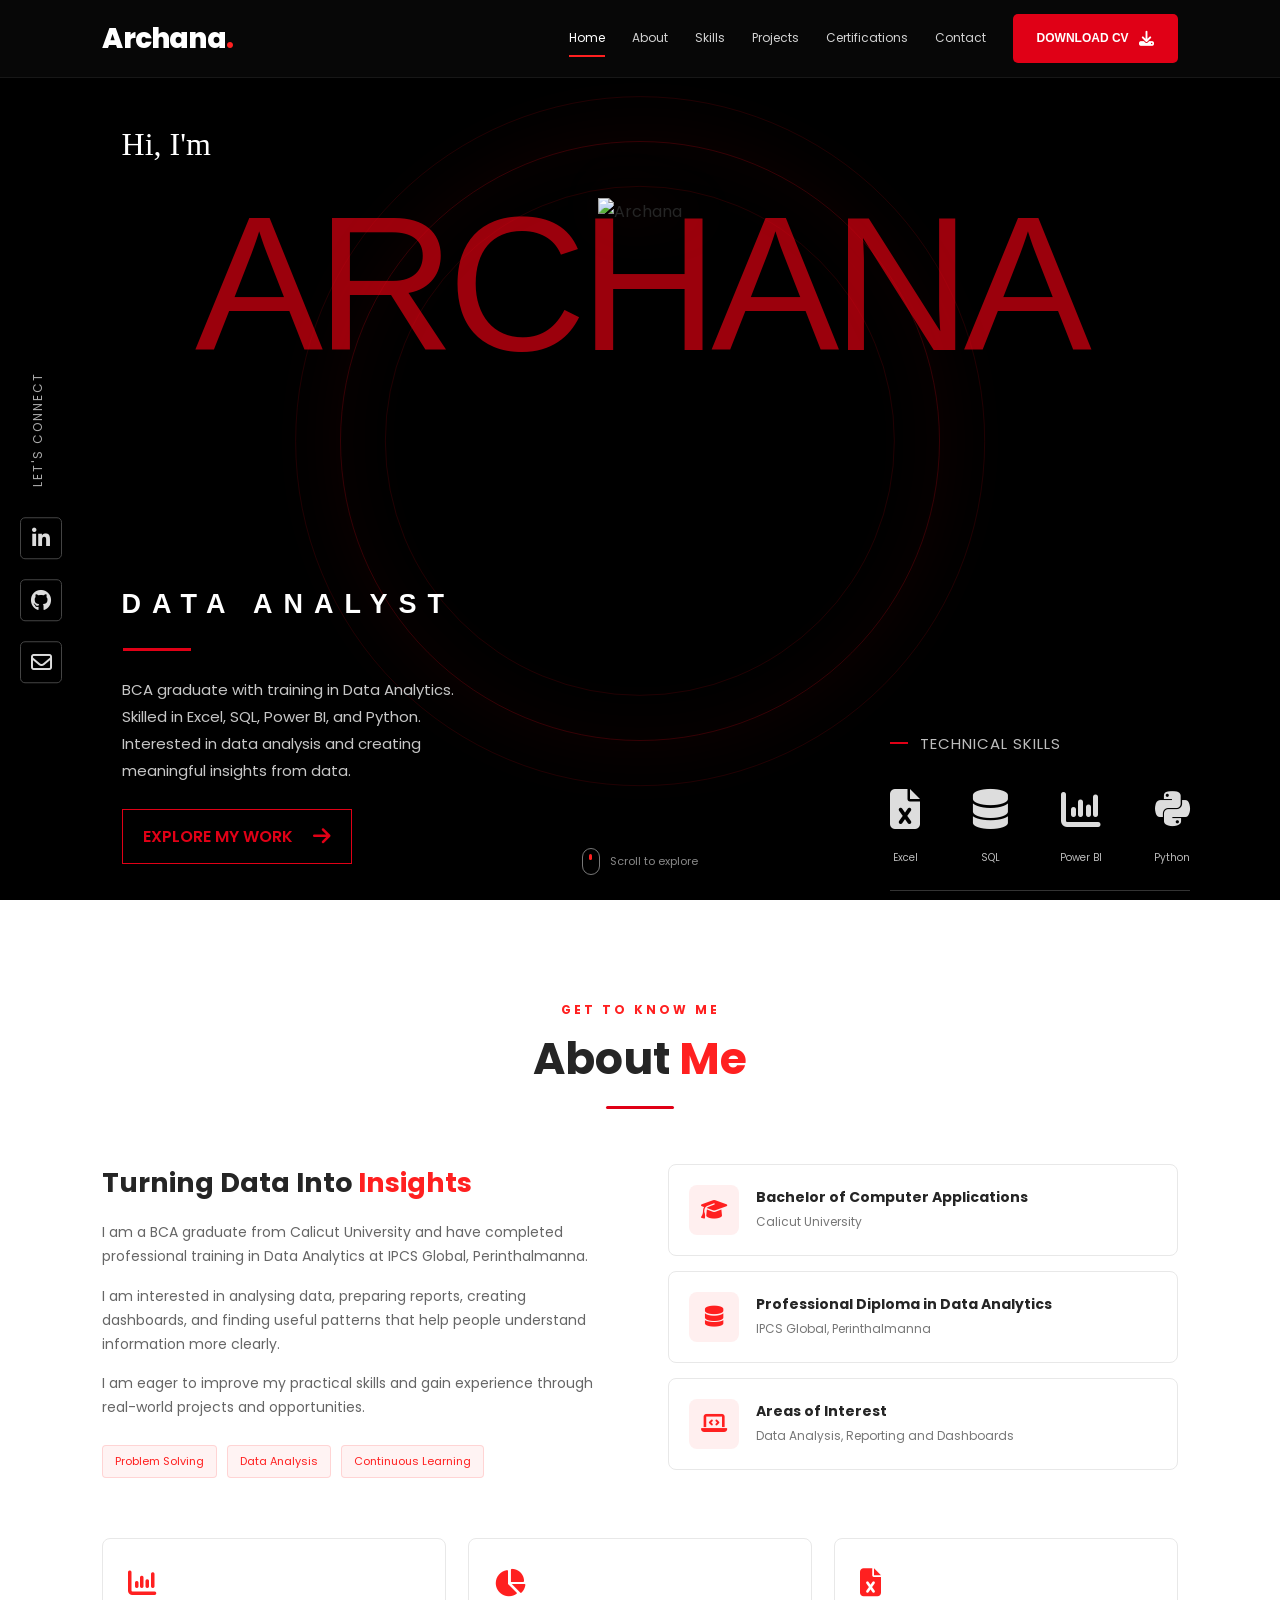
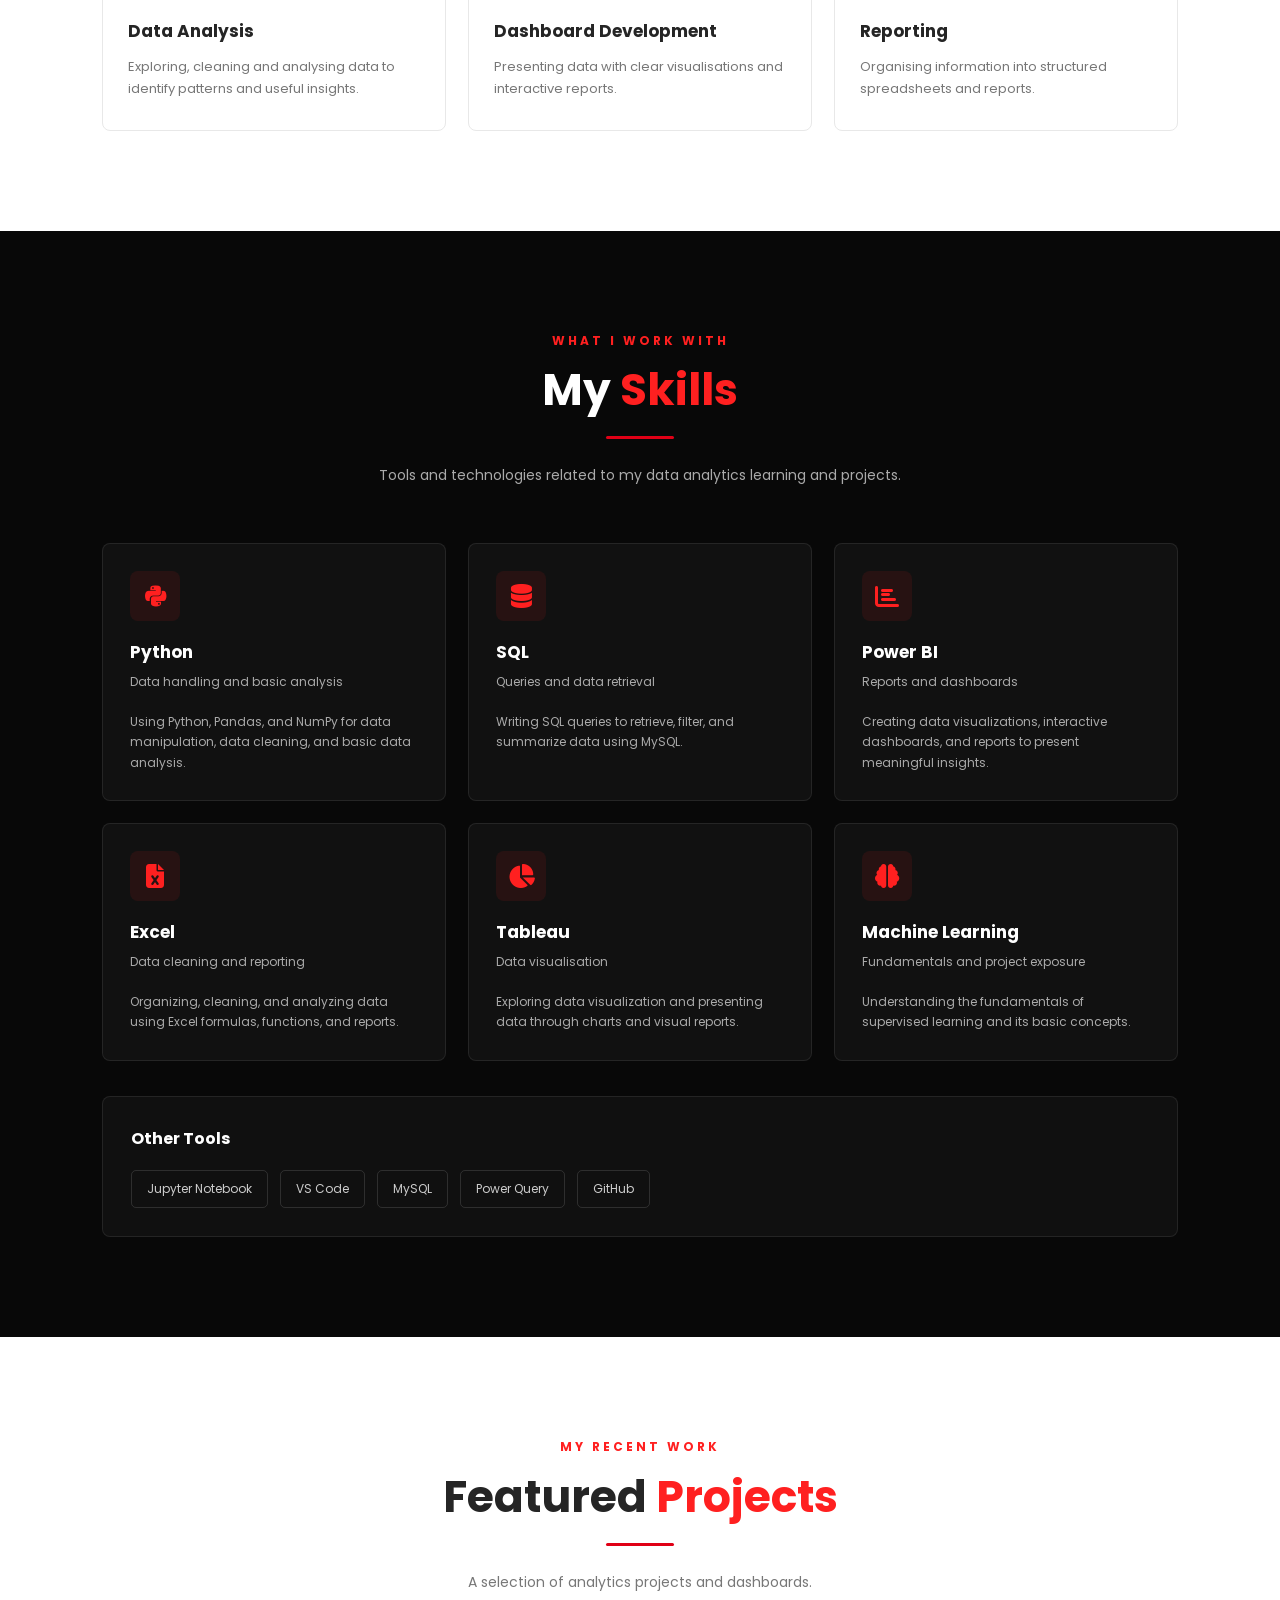
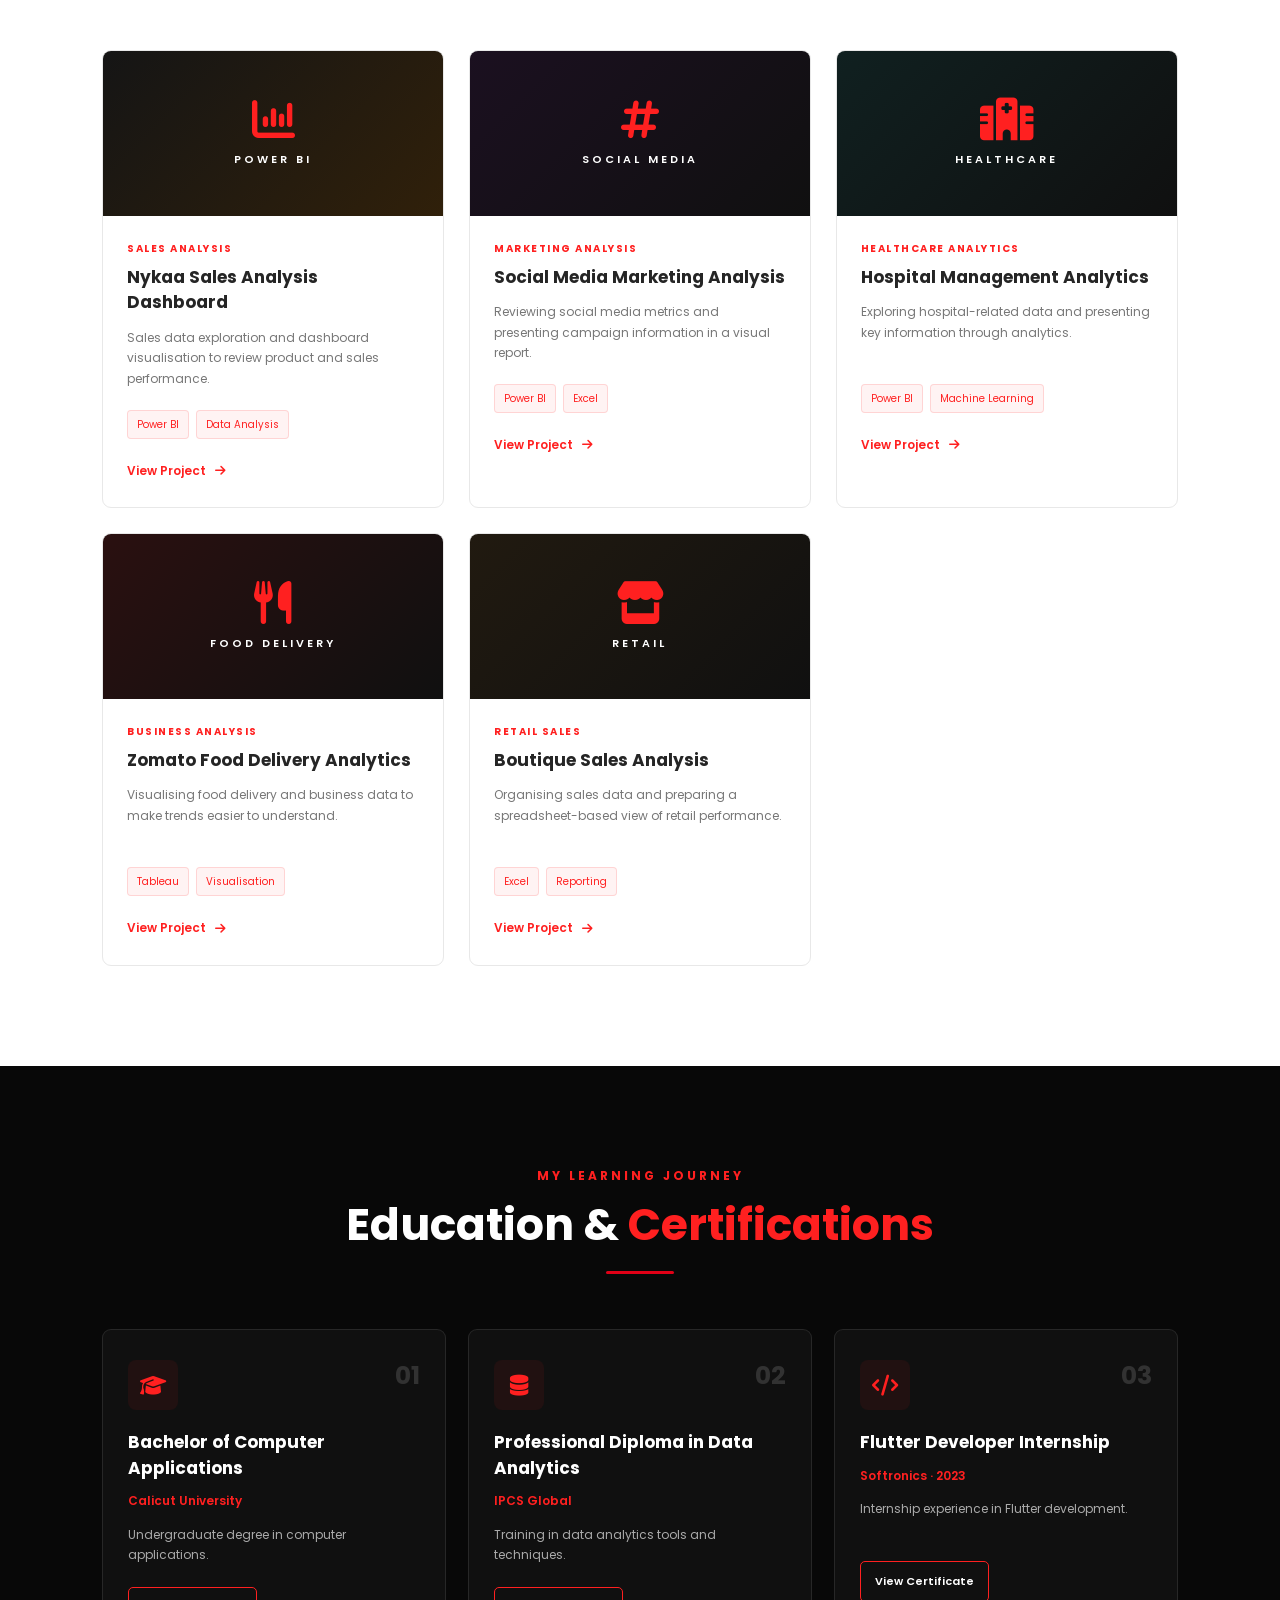
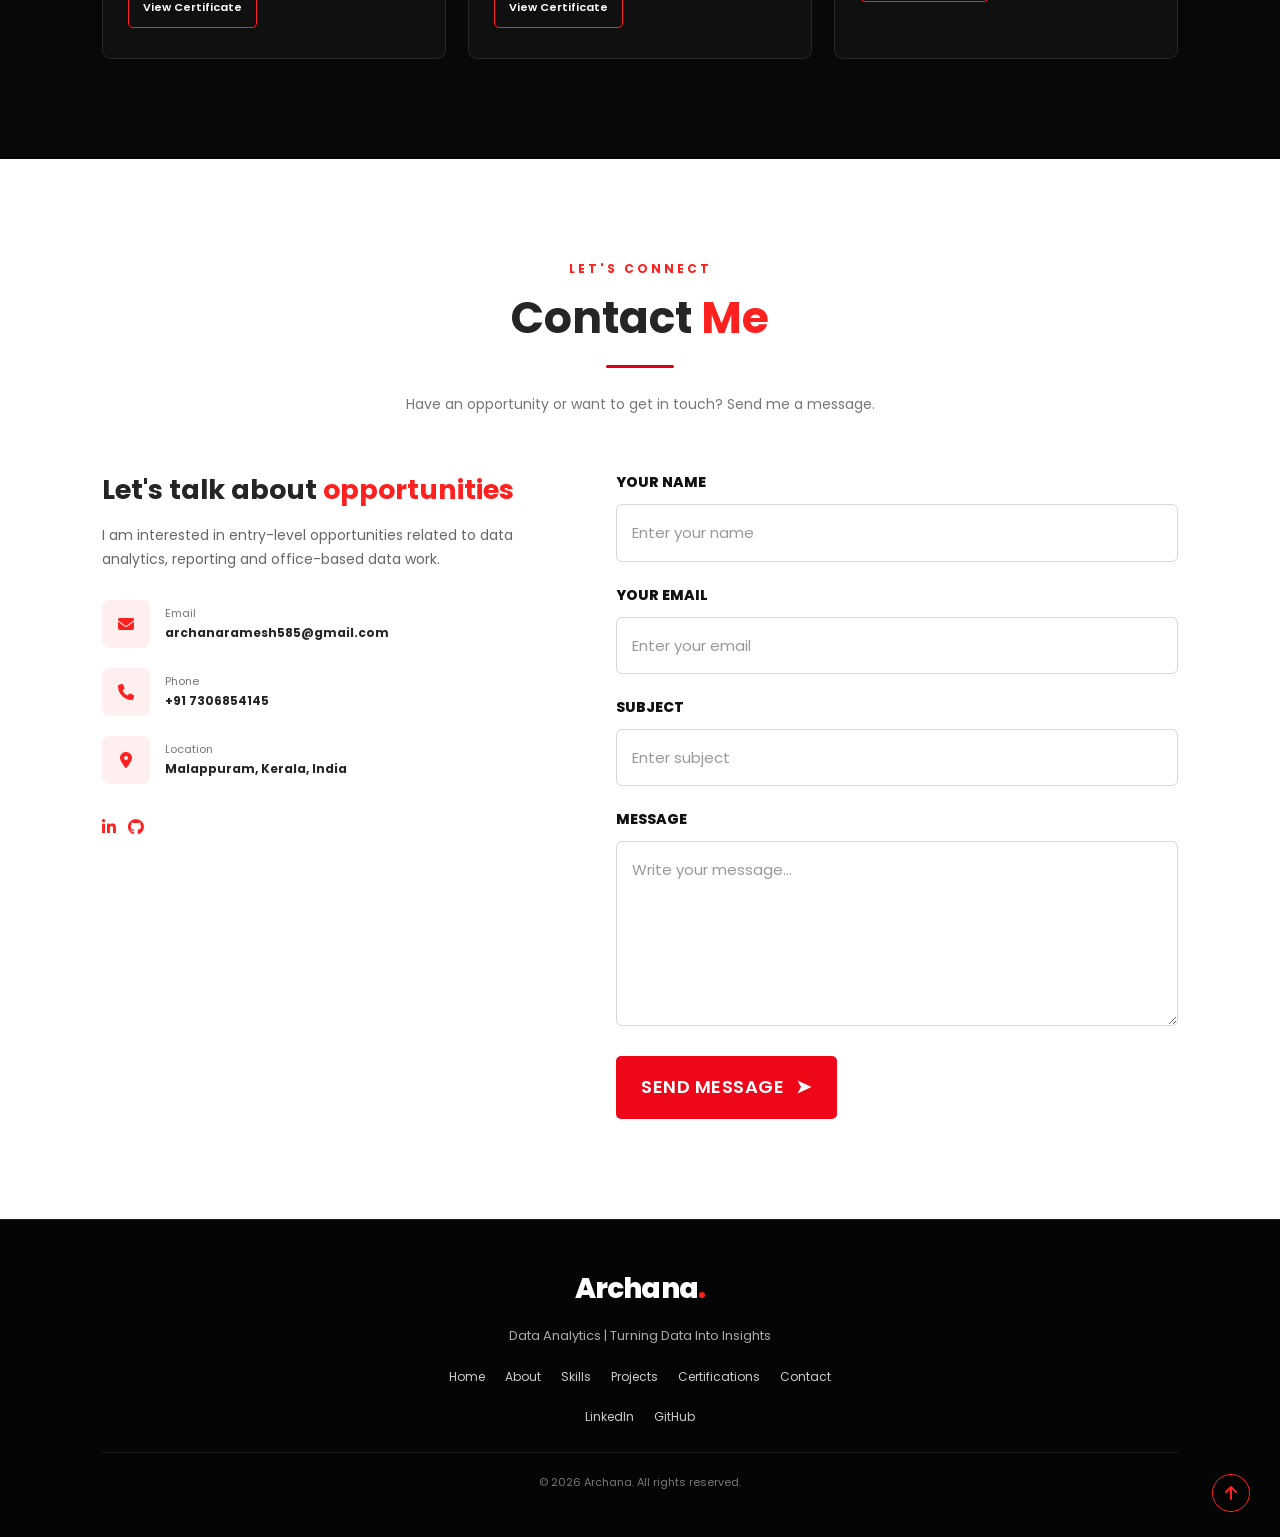
==== index.html @ 312a4372 "Rename newindex.html to index.html" ====
<!DOCTYPE html>
<html lang="en">
<head>
    <meta charset="UTF-8">
    <meta name="viewport" content="width=device-width, initial-scale=1.0">
    <meta name="description" content="Archana's portfolio showcasing data analytics skills, projects and certifications.">
    <title>Archana | Data Analyst</title>

    <link rel="preconnect" href="https://fonts.googleapis.com">
    <link href="https://fonts.googleapis.com/css2?family=Poppins:wght@300;400;500;600;700;800&display=swap" rel="stylesheet">
    <link rel="stylesheet" href="https://cdnjs.cloudflare.com/ajax/libs/font-awesome/6.5.2/css/all.min.css">
    <link rel="stylesheet" href="newstyle.css">
</head>
<body>

    <!-- NAVBAR -->
    <header class="navbar">
        <a href="#home" class="logo">Archana<span>.</span></a>

        <button class="menu-toggle" id="menu-toggle" aria-label="Open navigation menu">
            <i class="fas fa-bars"></i>
        </button>

        <nav class="nav-links" id="nav-links">
            <a href="#home" class="active">Home</a>
            <a href="#about">About</a>
            <a href="#skills">Skills</a>
            <a href="#projects">Projects</a>
            <a href="#certifications">Certifications</a>
            <a href="#contact">Contact</a>
            <a
            href="assets/ARCHANA K CV.pdf"
            download
            class="cv-btn">
            DOWNLOAD CV

            <i class="fa-solid fa-download"></i>

        </a>
        </nav>
    </header>

    <main>
        <!-- HOME -->

        <section class="home" id="home">

        <!-- Background Name -->

        <div class="background-name">
            ARCHANA
        </div>

        <!-- Red Circle -->

        <div class="circle"></div>
        <!-- Profile Image -->
        <img
            src="assets/me1.png"
            alt="Archana"
            class="person"
        >
        <!-- ================= HI I'M ================= -->

        <div class="hello">
            Hi, I'm
        </div>

        <!-- ================= DATA ANALYST + DESCRIPTION ================= -->
        <div class="intro">
            <div class="role">
                DATA ANALYST
            </div>
            <div class="redlineabout"></div>
            <p>
                BCA graduate with training in Data Analytics. Skilled in Excel, SQL, Power BI, and Python. Interested in data analysis and creating meaningful insights from data.
            </p>
            <a
                href="#projects"
                class="work-btn"
            >
                EXPLORE MY WORK
                <i class="fa-solid fa-arrow-right"></i>
            </a>
        </div>

        <!-- ================= RIGHT CONTENT ================= -->

        <div class="right-content">
            <div class="tools-title">
                TECHNICAL SKILLS
            </div>
            <!-- Tools -->

            <div class="tools">

                <div class="tool">
                    <i class="fa-solid fa-file-excel"></i>
                    <small>
                        Excel
                    </small>
                </div>
                <div class="tool">
                    <i class="fa-solid fa-database"></i>
                    <small>
                        SQL
                    </small>
                </div>
                <div class="tool">
                    <i class="fa-solid fa-chart-column"></i>
                    <small>
                        Power BI
                    </small>
                </div>
                <div class="tool">
                    <i class="fa-brands fa-python"></i>
                    <small>
                        Python
                    </small>
                </div>
            </div>
            </div> 
        </div>

        <!-- ================= SOCIAL ================= -->
        <div class="social">
            <div class="social-text">
                LET'S CONNECT
            </div>
            <a href="https://www.linkedin.com/in/archana-ramesh-/"
                target="_blank"
                rel="noopener noreferrer">
                <i class="fa-brands fa-linkedin-in"></i>
            </a>
            <a
                href="https://github.com/archana501"
                target="_blank"
            >
                <i class="fa-brands fa-github"></i>
            </a>
            <a href="mailto:archanaramesh585@gmail.com">
                <i class="fa-regular fa-envelope"></i>
            </a>
        </div>
        <!-- ================= SCROLL ================= -->

        <div class="scroll">
            <a href="#about" class="scroll-indicator"><span></span> Scroll to explore</a>

        </div>
    </section>


        <!-- ABOUT -->
        <section class="section section-light" id="about">
            <div class="section-heading reveal">
                <p class="section-label">GET TO KNOW ME</p>
                <h2>About <span>Me</span></h2>
                <div class="red-line"></div>
            </div>

            <div class="about-grid">
                <div class="about-text reveal">
                    <h3>Turning Data Into <span>Insights</span></h3>
                    <p>
                        I am a BCA graduate from Calicut University and have completed
                        professional training in Data Analytics at IPCS Global,
                        Perinthalmanna.
                    </p>
                    <p>
                        I am interested in analysing data, preparing reports,
                        creating dashboards, and finding useful patterns that help
                        people understand information more clearly.
                    </p>
                    <p>
                        I am eager to improve my practical skills and gain experience
                        through real-world projects and opportunities.
                    </p>

                    <div class="about-tags">
                        <span>Problem Solving</span>
                        <span>Data Analysis</span>
                        <span>Continuous Learning</span>
                    </div>
                </div>

                <div class="about-details reveal">
                    <div class="detail-card">
                        <div class="detail-icon"><i class="fas fa-graduation-cap"></i></div>
                        <div>
                            <h4>Bachelor of Computer Applications</h4>
                            <p>Calicut University</p>
                        </div>
                    </div>
                    <div class="detail-card">
                        <div class="detail-icon"><i class="fas fa-database"></i></div>
                        <div>
                            <h4>Professional Diploma in Data Analytics</h4>
                            <p>IPCS Global, Perinthalmanna</p>
                        </div>
                    </div>
                    <div class="detail-card">
                        <div class="detail-icon"><i class="fas fa-laptop-code"></i></div>
                        <div>
                            <h4>Areas of Interest</h4>
                            <p>Data Analysis, Reporting and Dashboards</p>
                        </div>
                    </div>
                </div>
            </div>

            <div class="service-grid">
                <article class="service-card reveal">
                    <i class="fas fa-chart-column"></i>
                    <h3>Data Analysis</h3>
                    <p>Exploring, cleaning and analysing data to identify patterns and useful insights.</p>
                </article>
                <article class="service-card reveal">
                    <i class="fas fa-chart-pie"></i>
                    <h3>Dashboard Development</h3>
                    <p>Presenting data with clear visualisations and interactive reports.</p>
                </article>
                <article class="service-card reveal">
                    <i class="fas fa-file-excel"></i>
                    <h3>Reporting</h3>
                    <p>Organising information into structured spreadsheets and reports.</p>
                </article>
            </div>
        </section>

        <!-- SKILLS -->
        <section class="section section-dark" id="skills">
            <div class="section-heading reveal">
                <p class="section-label">WHAT I WORK WITH</p>
                <h2>My <span>Skills</span></h2>
                <div class="red-line"></div>
                <p class="section-subtitle">Tools and technologies related to my data analytics learning and projects.</p>
            </div>

            <div class="skills-grid">
                <article class="skill-card reveal">
                    <div class="skill-icon"><i class="fab fa-python"></i></div>
                    <h3>Python</h3>
                    <p>Data handling and basic analysis</p>
                    <p>Using Python, Pandas, and NumPy for data manipulation, data cleaning, and basic data analysis.</p>
                    <!-- <div class="skill-track"><span style="width:70%"></span></div> -->
                </article>
                <article class="skill-card reveal">
                    <div class="skill-icon"><i class="fas fa-database"></i></div>
                    <h3>SQL</h3>
                    <p>Queries and data retrieval</p>
                    <p>Writing SQL queries to retrieve, filter, and summarize data using MySQL.</p>
                    <!-- <div class="skill-track"><span style="width:70%"></span></div> -->
                </article>
                <article class="skill-card reveal">
                    <div class="skill-icon"><i class="fas fa-chart-bar"></i></div>
                    <h3>Power BI</h3>
                    <p>Reports and dashboards</p>
                    <p>Creating data visualizations, interactive dashboards, and reports to present meaningful insights.</p>
                    <!-- <div class="skill-track"><span style="width:80%"></span></div> -->
                </article>
                <article class="skill-card reveal">
                    <div class="skill-icon"><i class="fas fa-file-excel"></i></div>
                    <h3>Excel</h3>
                    <p>Data cleaning and reporting</p>
                    <p>Organizing, cleaning, and analyzing data using Excel formulas, functions, and reports.</p>
                    <!-- <div class="skill-track"><span style="width:80%"></span></div> -->
                </article>
                <article class="skill-card reveal">
                    <div class="skill-icon"><i class="fas fa-chart-pie"></i></div>
                    <h3>Tableau</h3>
                    <p>Data visualisation</p>
                    <p>Exploring data visualization and presenting data through charts and visual reports.</p>
                    <!-- <div class="skill-track"><span style="width:60%"></span></div> -->
                </article>
                <article class="skill-card reveal">
                    <div class="skill-icon"><i class="fas fa-brain"></i></div>
                    <h3>Machine Learning</h3>
                    <p>Fundamentals and project exposure</p>
                    <p>Understanding the fundamentals of supervised learning and its basic concepts.</p>
                    <!-- <div class="skill-track"><span style="width:55%"></span></div> -->
                </article>
            </div>

            <div class="tools-panel reveal">
                <h3>Other Tools</h3>
                <div class="tools-list">
                    <span>Jupyter Notebook</span>
                    <span>VS Code</span>
                    <span>MySQL</span>
                    <span>Power Query</span>
                    <span>GitHub</span>
                </div>
            </div>
        </section>

        <!-- PROJECTS -->
        <section class="section section-light" id="projects">
            <div class="section-heading reveal">
                <p class="section-label">MY RECENT WORK</p>
                <h2>Featured <span>Projects</span></h2>
                <div class="red-line"></div>
                <p class="section-subtitle">A selection of analytics projects and dashboards.</p>
            </div>

            <div class="projects-grid">
                <article class="project-card reveal">
                    <div class="project-visual visual-powerbi"><i class="fas fa-chart-column"></i><span>POWER BI</span></div>
                    <div class="project-body">
                        <p class="project-type">SALES ANALYSIS</p>
                        <h3>Nykaa Sales Analysis Dashboard</h3>
                        <p>Sales data exploration and dashboard visualisation to review product and sales performance.</p>
                        <div class="project-tags"><span>Power BI</span><span>Data Analysis</span></div>
                        <a href="nykaa-project.html" class="project-link">View Project <i class="fas fa-arrow-right"></i></a>
                    </div>
                </article>

                <article class="project-card reveal">
                    <div class="project-visual visual-social"><i class="fas fa-hashtag"></i><span>SOCIAL MEDIA</span></div>
                    <div class="project-body">
                        <p class="project-type">MARKETING ANALYSIS</p>
                        <h3>Social Media Marketing Analysis</h3>
                        <p>Reviewing social media metrics and presenting campaign information in a visual report.</p>
                        <div class="project-tags"><span>Power BI</span><span>Excel</span></div>
                        <a href="social-project.html" class="project-link">View Project <i class="fas fa-arrow-right"></i></a>
                    </div>
                </article>

                <article class="project-card reveal">
                    <div class="project-visual visual-hospital"><i class="fas fa-hospital"></i><span>HEALTHCARE</span></div>
                    <div class="project-body">
                        <p class="project-type">HEALTHCARE ANALYTICS</p>
                        <h3>Hospital Management Analytics</h3>
                        <p>Exploring hospital-related data and presenting key information through analytics.</p>
                        <div class="project-tags"><span>Power BI</span><span>Machine Learning</span></div>
                        <a href="hospita-project.html" class="project-link">View Project <i class="fas fa-arrow-right"></i></a>
                    </div>
                </article>

                <article class="project-card reveal">
                    <div class="project-visual visual-zomato"><i class="fas fa-utensils"></i><span>FOOD DELIVERY</span></div>
                    <div class="project-body">
                        <p class="project-type">BUSINESS ANALYSIS</p>
                        <h3>Zomato Food Delivery Analytics</h3>
                        <p>Visualising food delivery and business data to make trends easier to understand.</p>
                        <div class="project-tags"><span>Tableau</span><span>Visualisation</span></div>
                        <a href="zomato-project.html" class="project-link">View Project <i class="fas fa-arrow-right"></i></a>
                    </div>
                </article>

                <article class="project-card reveal">
                    <div class="project-visual visual-boutique"><i class="fas fa-store"></i><span>RETAIL</span></div>
                    <div class="project-body">
                        <p class="project-type">RETAIL SALES</p>
                        <h3>Boutique Sales Analysis</h3>
                        <p>Organising sales data and preparing a spreadsheet-based view of retail performance.</p>
                        <div class="project-tags"><span>Excel</span><span>Reporting</span></div>
                        <a href="boutique-project.html" class="project-link">View Project <i class="fas fa-arrow-right"></i></a>
                    </div>
                </article>
            </div>
        </section>

        <!-- CERTIFICATIONS -->
        <section class="section section-dark" id="certifications">
            <div class="section-heading reveal">
                <p class="section-label">MY LEARNING JOURNEY</p>
                <h2>Education & <span>Certifications</span></h2>
                <div class="red-line"></div>
            </div>

            <div class="cert-grid">
                <article class="cert-card reveal">
                    <div class="cert-icon"><i class="fas fa-graduation-cap"></i></div>
                    <p class="cert-number">01</p>
                    <h3>Bachelor of Computer Applications</h3>
                    <p class="cert-issuer">Calicut University</p>
                    <p class="cert-description">Undergraduate degree in computer applications.</p>
                    <button class="btn btn-outline certificate-button" data-certificate="assets/bca-certificate.jpeg">View Certificate</button>
                </article>

                <article class="cert-card reveal">
                    <div class="cert-icon"><i class="fas fa-database"></i></div>
                    <p class="cert-number">02</p>
                    <h3>Professional Diploma in Data Analytics</h3>
                    <p class="cert-issuer">IPCS Global</p>
                    <p class="cert-description">Training in data analytics tools and techniques.</p>
                    <button class="btn btn-outline certificate-button" data-certificate="assets/data-analytics-certificate.jpeg">View Certificate</button>
                </article>

                <article class="cert-card reveal">
                    <div class="cert-icon"><i class="fas fa-code"></i></div>
                    <p class="cert-number">03</p>
                    <h3>Flutter Developer Internship</h3>
                    <p class="cert-issuer">Softronics · 2023</p>
                    <p class="cert-description">Internship experience in Flutter development.</p>
                    <button class="btn btn-outline certificate-button" data-certificate="assets/flutter-internship-certificate.jpeg">View Certificate</button>
                </article>
            </div>
        </section>

        <!-- CONTACT -->
        <section class="section section-light" id="contact">
            <div class="section-heading reveal">
                <p class="section-label">LET'S CONNECT</p>
                <h2>Contact <span>Me</span></h2>
                <div class="red-line"></div>
                <p class="section-subtitle">Have an opportunity or want to get in touch? Send me a message.</p>
            </div>

            <div class="contact-grid">
                <div class="contact-info reveal">
                    <h3>Let's talk about <span>opportunities</span></h3>
                    <p>I am interested in entry-level opportunities related to data analytics, reporting and office-based data work.</p>

                    <a class="contact-detail" href="mailto:archanaramesh585@gmail.com">
                        <span class="contact-icon"><i class="fas fa-envelope"></i></span>
                        <span><small>Email</small><strong>archanaramesh585@gmail.com</strong></span>
                    </a>
                    <a class="contact-detail" href="tel:+917306854145">
                        <span class="contact-icon"><i class="fas fa-phone"></i></span>
                        <span><small>Phone</small><strong>+91 7306854145</strong></span>
                    </a>
                    <div class="contact-detail">
                        <span class="contact-icon"><i class="fas fa-location-dot"></i></span>
                        <span><small>Location</small><strong>Malappuram, Kerala, India</strong></span>
                    </div>

                    <div class="contact-socials">
                        <a href="https://www.linkedin.com/in/archana-ramesh-/" target="_blank" rel="noopener noreferrer" aria-label="LinkedIn"><i class="fab fa-linkedin-in"></i></a>
                        <a href="https://github.com/archana501" target="_blank" rel="noopener noreferrer" aria-label="GitHub"><i class="fab fa-github"></i></a>
                    </div>
                </div>

                <!-- <form class="contact-form reveal" id="contact-form">
                    <h3>Send a Message</h3>
                    <label for="name">Your Name</label>
                    <input type="text" id="name" name="name" placeholder="Enter your name" required>

                    <label for="email">Your Email</label>
                    <input type="email" id="email" name="email" placeholder="Enter your email" required>

                    <label for="subject">Subject</label>
                    <input type="text" id="subject" name="subject" placeholder="Enter subject" required>

                    <label for="message">Message</label>
                    <textarea id="message" name="message" rows="5" placeholder="Write your message..." required></textarea>

                    <button type="submit" class="btn btn-primary submit-button">
                        Send Message <i class="fas fa-paper-plane"></i>
                    </button>
                    <p class="form-note" id="form-note" role="status"></p>
                </form> -->
                <form
    id="contactForm"
    action="https://api.web3forms.com/submit"
    method="POST"
>

    <!-- WEB3FORMS ACCESS KEY -->
    <input
        type="hidden"
        name="access_key"
        value="a7004889-539c-490c-9b7e-43ca46d2a080"
    >

    <!-- NAME -->
    <div class="form-group">

        <label for="contactName">
            YOUR NAME
        </label>

        <input
            type="text"
            id="contactName"
            name="name"
            placeholder="Enter your name"
            required
        >

    </div>


    <!-- EMAIL -->
    <div class="form-group">

        <label for="contactEmail">
            YOUR EMAIL
        </label>

        <input
            type="email"
            id="contactEmail"
            name="email"
            placeholder="Enter your email"
            required
        >

    </div>


    <!-- SUBJECT -->
    <div class="form-group">

        <label for="contactSubject">
            SUBJECT
        </label>

        <input
            type="text"
            id="contactSubject"
            name="subject"
            placeholder="Enter subject"
            required
        >

    </div>


    <!-- MESSAGE -->
    <div class="form-group">

        <label for="contactMessage">
            MESSAGE
        </label>

        <textarea
            id="contactMessage"
            name="message"
            rows="6"
            placeholder="Write your message..."
            required
        ></textarea>

    </div>


    <!-- BUTTON -->
    <button
        type="submit"
        class="contact-submit"
        id="contactSubmit"
    >
        <span id="submitText">
            SEND MESSAGE
        </span>

        <span>➤</span>

            </button>

        </form>

            </div>
        </section>
    </main>

    <!-- CERTIFICATE MODAL -->
    <div class="certificate-modal" id="certificate-modal" aria-hidden="true">
        <div class="modal-backdrop" data-close-modal></div>
        <div class="modal-content" role="dialog" aria-modal="true" aria-label="Certificate preview">
            <button class="modal-close" id="modal-close" aria-label="Close certificate">&times;</button>
            <img id="certificate-image" src="" alt="Certificate preview">
        </div>
    </div>

    <!-- FOOTER -->
    <footer class="site-footer">
        <a href="#home" class="footer-logo">Archana<span>.</span></a>
        <p>Data Analytics | Turning Data Into Insights</p>
        <div class="footer-links">
            <a href="#home">Home</a><a href="#about">About</a>
            <a href="#skills">Skills</a><a href="#projects">Projects</a>
            <a href="#certifications">Certifications</a><a href="#contact">Contact</a>
        </div>
        <div class="footer-socials">
            <a href="https://www.linkedin.com/in/archana-ramesh-/" target="_blank" rel="noopener noreferrer">LinkedIn</a>
            <a href="https://github.com/archana501" target="_blank" rel="noopener noreferrer">GitHub</a>
        </div>
        <p class="footer-copyright">© <span id="footer-year"></span> Archana. All rights reserved.</p>
        <a href="#home" class="back-to-top" aria-label="Back to top"><i class="fas fa-arrow-up"></i></a>
    </footer>

    <script src="newscript.js"></script>
</body>
</html>
---- newstyle.css ----
/* ========== GLOBAL ========== */
:root {
    --red: #ff2020;
    --red-dark: #d90000;
    --black: #080808;
    --dark: #101010;
    --white: #ffffff;
    --light: #f7f7f7;
    --text: #252525;
    --muted: #777777;
    --border: #e8e8e8;
    --transition: .3s ease;
}

* {
    margin: 0;
    padding: 0;
    box-sizing: border-box;
    scroll-behavior: smooth;
}

body {
    background: black;
    font-family: 'Poppins', sans-serif;
    color: var(--text);
    line-height: 1.7;
    overflow-x: hidden;
}

a { color: inherit; }
button, input, textarea { font: inherit; }
button, a { -webkit-tap-highlight-color: transparent; }

.section { padding: 100px 8%; }
.section-dark { background: var(--black); color: var(--white); }
.section-light { background: var(--white); color: var(--text); }

.section-heading {
    text-align: center;
    margin-bottom: 55px;
}

.section-label, .eyebrow {
    color: var(--red);
    font-size: 12px;
    font-weight: 700;
    letter-spacing: 3px;
    margin-bottom: 10px;
}

.section-heading h2 {
    font-size: clamp(30px, 4vw, 44px);
    line-height: 1.3;
    font-weight: 700;
}

.section-heading h2 span,
.about-text h3 span,
.contact-info h3 span { color: var(--red); }

.red-line {
    width: 60px;
    height: 4px;
    border-radius: 5px;
    background: var(--red);
    margin: 18px auto;
}

.section-subtitle {
    max-width: 650px;
    margin: 15px auto 0;
    color: var(--muted);
    font-size: 14px;
}

.section-dark .section-subtitle { color: #aaa; }

.btn {
    display: inline-flex;
    align-items: center;
    justify-content: center;
    gap: 10px;
    padding: 13px 22px;
    border: 1px solid transparent;
    border-radius: 5px;
    text-decoration: none;
    font-weight: 600;
    font-size: 13px;
    cursor: pointer;
    transition: var(--transition);
}

.btn-primary {
    background: var(--red);
    color: white;
}

.btn-primary:hover {
    background: var(--red-dark);
    transform: translateY(-3px);
    box-shadow: 0 8px 25px #ff202033;
}

.btn-outline {
    background: transparent;
    color: var(--red);
    border-color: var(--red);
}

.section-dark .btn-outline { color: white; }

.btn-outline:hover {
    background: var(--red);
    border-color: var(--red);
    color: white;
}

.reveal {
    opacity: 0;
    transform: translateY(25px);
    transition: opacity .7s ease, transform .7s ease;
}

.reveal.visible {
    opacity: 1;
    transform: translateY(0);
}

/* ========== NAVBAR ========== */
.navbar {
    position: fixed;
    inset: 0 0 auto 0;
    height: 78px;
    padding: 0 8%;
    display: flex;
    justify-content: space-between;
    align-items: center;
    background: rgba(8, 8, 8, .96);
    border-bottom: 1px solid #ffffff10;
    z-index: 1000;
    transition: var(--transition);
}

.navbar.scrolled {
    height: 68px;
    box-shadow: 0 5px 25px #0003;
}

.logo, .footer-logo {
    font-size: 28px;
    color: white;
    font-weight: 800;
    text-decoration: none;
    letter-spacing: -.8px;
}

.logo span, .footer-logo span { color: var(--red); }

.nav-links {
    display: flex;
    align-items: center;
    gap: 27px;
}

.nav-links a {
    position: relative;
    color: #d2d2d2;
    font-size: 12px;
    text-decoration: none;
    transition: var(--transition);
}

.nav-links a::after {
    content: "";
    position: absolute;
    width: 0;
    height: 2px;
    left: 0;
    bottom: -8px;
    background: var(--red);
    transition: var(--transition);
}

.nav-links a:hover,
.nav-links a.active { color: white; }

.nav-links a:hover::after,
.nav-links a.active::after { width: 100%; }

.menu-toggle {
    display: none;
    border: 0;
    background: none;
    color: white;
    font-size: 24px;
    cursor: pointer;
}
/* =====================================================
   DOWNLOAD CV
===================================================== */

.cv-btn {

    display: flex;

    align-items: center;
    justify-content: center;

    gap: 10px;

    background: #e00016 !important;

    color: #ffffff !important;

    text-decoration: none;

    padding: 14px 24px;

    border-radius: 5px;

    font-family: 'Oswald', sans-serif;

    font-size: 16px;

    font-weight: 600;

    white-space: nowrap;
}


.cv-btn i {
    font-size: 15px;
}


.cv-btn:hover {

    background: #ff1b31 !important;

    color: #ffffff !important;

    transform: translateY(-2px);

    box-shadow:
        0 8px 20px rgba(224, 0, 22, 0.25);
}


.cv-btn:active {

    transform: scale(0.94);

    box-shadow:
        0 0 18px rgba(224, 0, 22, 0.45);
}


@keyframes cvButtonIn {

    0% {
        opacity: 0;
        transform: scale(0.9);
    }

    100% {
        opacity: 1;
        transform: scale(1);
    }
}

/* ========== HOME ========== */
/* .home {
    min-height: 100vh;
    padding: 130px 10% 80px;
    display: grid;
    grid-template-columns: 1.2fr .8fr;
    align-items: center;
    gap: 50px;
    position: relative;
    overflow: hidden;
}

.home::before {
    content: "";
    position: absolute;
    width: 450px;
    height: 450px;
    top: -200px;
    left: -170px;
    border: 1px solid #ff202018;
    border-radius: 50%;
    box-shadow: 0 0 0 45px #ff202008, 0 0 0 90px #ff202005;
}

.home-content { position: relative; z-index: 2; }

.eyebrow { display: flex; align-items: center; gap: 10px; }

.status-dot {
    width: 8px;
    height: 8px;
    border-radius: 50%;
    background: var(--red);
    box-shadow: 0 0 12px var(--red);
    animation: pulse 1.8s infinite;
}

.home h1 {
    font-size: clamp(42px, 6vw, 70px);
    line-height: 1.2;
    margin: 16px 0 10px;
    font-weight: 800;
}

.home h1 span { color: var(--red); }

.home h2 {
    color: #e5e5e5;
    font-size: clamp(19px, 2.5vw, 27px);
    font-weight: 500;
}

.home-description {
    max-width: 550px;
    color: #aaa;
    font-size: 14px;
    margin: 23px 0 30px;
}

.home-buttons { display: flex; flex-wrap: wrap; gap: 14px; }
.home-socials { display: flex; gap: 12px; margin-top: 32px; }

.home-socials a, .contact-socials a {
    width: 40px;
    height: 40px;
    display: grid;
    place-items: center;
    border: 1px solid #ffffff30;
    border-radius: 50%;
    color: white;
    text-decoration: none;
    transition: var(--transition);
}

.home-socials a:hover, .contact-socials a:hover {
    background: var(--red);
    border-color: var(--red);
    transform: translateY(-4px);
}

.home-visual {
    min-height: 380px;
    display: grid;
    place-items: center;
    position: relative;
}

.visual-glow {
    position: absolute;
    width: 280px;
    height: 280px;
    border-radius: 50%;
    background: #ff202019;
    filter: blur(45px);
}

.profile-frame {
    width: min(300px, 80%);
    aspect-ratio: 1;
    position: relative;
    display: grid;
    place-items: center;
    border: 2px solid var(--red);
    border-radius: 50% 50% 45% 45%;
    background: linear-gradient(145deg, #191919, #090909);
    box-shadow: 0 0 45px #ff202020, inset 0 0 35px #ff202010;
    animation: float 5s ease-in-out infinite;
}

.profile-placeholder {
    display: flex;
    flex-direction: column;
    align-items: center;
    color: white;
}

.profile-placeholder i { font-size: 70px; color: var(--red); margin-bottom: 14px; }
.profile-placeholder span { letter-spacing: 7px; font-size: 15px; }
.profile-placeholder strong { letter-spacing: 4px; font-size: 21px; }

.floating-card {
    position: absolute;
    display: flex;
    align-items: center;
    gap: 10px;
    padding: 13px 16px;
    color: white;
    font-size: 12px;
    background: #191919;
    border: 1px solid #ffffff18;
    border-radius: 8px;
    box-shadow: 0 10px 30px #0005;
    animation: float 4s ease-in-out infinite;
}

.floating-card i { color: var(--red); font-size: 18px; }
.floating-card-one { top: 18%; left: -3%; }
.floating-card-two { right: -2%; bottom: 18%; animation-delay: 1s; }

.scroll-indicator {
    position: absolute;
    bottom: 25px;
    left: 50%;
    transform: translateX(-50%);
    display: flex;
    align-items: center;
    gap: 10px;
    color: #888;
    font-size: 11px;
    text-decoration: none;
}

.scroll-indicator span {
    width: 18px;
    height: 27px;
    border: 1px solid #777;
    border-radius: 12px;
    position: relative;
}

.scroll-indicator span::after {
    content: "";
    position: absolute;
    width: 3px;
    height: 6px;
    top: 5px;
    left: 6px;
    background: var(--red);
    border-radius: 5px;
    animation: scrollDown 1.5s infinite;
} */


/* =====================================================
   HOME
===================================================== */

.home {
    position: relative;

    width: 100%;

    min-height: 100vh;
    height: 100vh;

    overflow: hidden;
}


/* =====================================================
   BACKGROUND ARCHANA
===================================================== */

.background-name {

    position: absolute;

    top: 23%;
    left: 5%;

    width: 90%;

    text-align: center;

    font-family: 'Bebas Neue', sans-serif;

    font-size: clamp(110px, 15vw, 410px);

    line-height: 0.8;

    letter-spacing: -7px;

    color: #a9000e;

    opacity: 0.92;

    z-index: 1;

    white-space: nowrap;

    animation:
        backgroundNameIn 1.3s ease-out 0.15s both;
}


@keyframes backgroundNameIn {

    0% {
        opacity: 0;
        transform: scale(0.94);
    }

    100% {
        opacity: 0.92;
        transform: scale(1);
    }
}


/* =====================================================
   RED CIRCLE
===================================================== */

.circle {

    position: absolute;

    width: 600px;
    height: 600px;

    border-radius: 50%;

    border: 1px solid rgba(220, 0, 20, 0.25);

    left: 50%;
    top: 49%;

    transform: translate(-50%, -50%);

    box-shadow:
        0 0 80px rgba(200, 0, 20, 0.08),
        inset 0 0 80px rgba(200, 0, 20, 0.05);

    z-index: 2;

    animation:
        circleIn 1.4s ease-out 0.2s both;
}


.circle::before,
.circle::after {

    content: "";

    position: absolute;

    top: 50%;
    left: 50%;

    transform: translate(-50%, -50%);

    border-radius: 50%;

    border: 1px solid rgba(220, 0, 20, 0.15);
}


.circle::before {
    width: 85%;
    height: 85%;
}


.circle::after {
    width: 115%;
    height: 115%;
}


@keyframes circleIn {

    0% {
        opacity: 0;

        transform:
            translate(-50%, -50%)
            scale(0.8);
    }

    100% {
        opacity: 1;

        transform:
            translate(-50%, -50%)
            scale(1);
    }
}


/* =====================================================
   PROFILE IMAGE
===================================================== */

.person {

    position: absolute;

    left: 50%;
    bottom: 0;

    transform: translateX(-50%);

    height: 78vh;

    max-height: 850px;

    z-index: 5;

    object-fit: contain;

    filter:
        drop-shadow(15px 0 25px rgba(180, 0, 15, 0.35));

    animation:
        personPopup 1s ease-out 1.6s both;
}


@keyframes personPopup {

    0% {
        opacity: 0;

        transform:
            translateX(-50%)
            translateY(50px);
    }

    100% {
        opacity: 1;

        transform:
            translateX(-50%)
            translateY(0);
    }
}


/* =====================================================
   HI I'M
===================================================== */

.hello {

    position: absolute;

    left: 9.5%;
    top: 13%;

    z-index: 10;

    font-family: 'Caveat', cursive;

    font-size: 32px;

    font-weight: 400;

    color: #ffffff;

    white-space: nowrap;

    animation:
        textIn 0.9s ease-out 0.45s both;
}


/* =====================================================
   INTRO
===================================================== */

.intro {

    position: absolute;

    left: 9.5%;
    bottom: 4%;

    width: 380px;

    z-index: 10;

    animation:
        introIn 1s ease-out 0.65s both;
}


.role {

    font-family: 'Oswald', sans-serif;

    font-size: 27px;

    letter-spacing: 11px;

    font-weight: 600;

    color: #ffffff;

    white-space: nowrap;

    margin-bottom: 20px;
}
.redlineabout {

    width: 68px;
    height: 3px;

    background: #e00016;
    margin-left: 1px;
    margin-bottom: 25px;


}


.red-line {

    width: 68px;
    height: 3px;

    background: #e00016;

    margin-bottom: 25px;
}


.intro p {

    color: #c7c7c7;

    font-family: 'Poppins', sans-serif;

    line-height: 1.8;

    font-size: 15px;

    margin-bottom: 25px;
}


/* =====================================================
   EXPLORE BUTTON
===================================================== */

.work-btn {

    display: inline-flex;

    align-items: center;

    gap: 20px;

    color: #e00016;

    border: 1px solid #e00016;

    text-decoration: none;

    padding: 13px 20px;

    font-size: 16px;

    font-weight: 600;

    transition:
        transform 0.2s ease,
        background 0.3s ease,
        color 0.3s ease,
        box-shadow 0.2s ease;
}


.work-btn i {

    font-size: 20px;

    transition: 0.3s;
}


.work-btn:hover {

    background: #e00016;

    color: #ffffff;
}


.work-btn:hover i {

    transform: translateX(6px);
}


.work-btn:active {

    transform: scale(0.94);

    box-shadow:
        0 0 18px rgba(224, 0, 22, 0.35);
}


/* =====================================================
   INTRO ANIMATION
===================================================== */

@keyframes introIn {

    0% {
        opacity: 0;
        transform: translateY(25px);
    }

    100% {
        opacity: 1;
        transform: translateY(0);
    }
}


@keyframes textIn {

    0% {
        opacity: 0;
        transform: translateY(25px);
    }

    100% {
        opacity: 1;
        transform: translateY(0);
    }
}


/* =====================================================
   RIGHT SIDE
===================================================== */

.right-content {

    position: absolute;

    right: 7%;
    bottom: 1%;

    width: 300px;

    z-index: 10;

    animation:
        rightContentIn 1s ease-out 0.85s both;
}


@keyframes rightContentIn {

    0% {
        opacity: 0;
        transform: translateY(25px);
    }

    100% {
        opacity: 1;
        transform: translateY(0);
    }
}


.tools-title {

    display: flex;

    align-items: center;

    gap: 12px;

    color: #bdbdbd;

    font-size: 15px;

    letter-spacing: 1px;

    margin-bottom: 20px;
}


.tools-title::before {

    content: "";

    width: 18px;
    height: 2px;

    background: #e00016;
}


.tools {

    display: flex;

    align-items: center;

    justify-content: space-between;

    padding-bottom: 24px;

    border-bottom: 1px solid #333333;
}


.tool {

    text-align: center;

    color: #dddddd;

    font-size: 40px;

    transition:
        transform 0.3s ease,
        color 0.3s ease;

    opacity: 0;

    animation:
        toolIn 0.8s ease-out forwards;
}


.tool:nth-child(1) {
    animation-delay: 1s;
}

.tool:nth-child(2) {
    animation-delay: 1.1s;
}

.tool:nth-child(3) {
    animation-delay: 1.2s;
}

.tool:nth-child(4) {
    animation-delay: 1.3s;
}


.tool:hover {

    transform:
        translateY(-5px)
        scale(1.05);

    color: #e00016;
}


.tool small {

    display: block;

    font-family: 'Poppins', sans-serif;

    font-size: 10px;

    margin-top: 5px;

    color: #bbbbbb;
}


@keyframes toolIn {

    0% {
        opacity: 0;
        transform: translateY(20px);
    }

    100% {
        opacity: 1;
        transform: translateY(0);
    }
}


/* =====================================================
   STATS
===================================================== */

.stats {

    display: flex;

    margin-top: 28px;
}


.stat {

    flex: 1;

    padding-left: 18px;

    border-left: 1px solid #333333;

    opacity: 0;

    animation:
        statIn 0.8s ease-out forwards;
}


.stat:nth-child(1) {
    animation-delay: 1.1s;
}

.stat:nth-child(2) {
    animation-delay: 1.2s;
}

.stat:nth-child(3) {
    animation-delay: 1.3s;
}


.stat:first-child {

    border-left: none;

    padding-left: 0;
}


.number {

    color: #e00016;

    font-size: 40px;

    font-weight: 600;

    line-height: 1;
}


.stat p {

    color: #cccccc;

    font-family: 'Poppins', sans-serif;

    font-size: 11px;

    line-height: 1.7;

    margin-top: 8px;

    text-transform: uppercase;
}


@keyframes statIn {

    0% {
        opacity: 0;
        transform: translateY(20px);
    }

    100% {
        opacity: 1;
        transform: translateY(0);
    }
}


/* =====================================================
   SOCIAL
===================================================== */

.social {

    position: absolute;

    left: 20px;
    top: 50%;

    transform: translateY(-25%);

    z-index: 15;

    display: flex;

    flex-direction: column;

    gap: 20px;

    animation:
        socialIn 0.9s ease-out 0.9s both;
}


.social-text {

    writing-mode: vertical-rl;

    transform: rotate(180deg);

    color: #aaaaaa;

    font-size: 12px;

    letter-spacing: 2px;

    margin-left: 8px;

    margin-bottom: 10px;
}


.social a {

    width: 42px;
    height: 42px;

    border: 1px solid #444444;

    border-radius: 5px;

    display: flex;

    align-items: center;
    justify-content: center;

    color: #dddddd;

    font-size: 21px;

    text-decoration: none;

    transition: 0.3s;
}


.social a:hover {

    border-color: #e00016;

    color: #e00016;

    transform: translateX(5px);
}


.social a:active {

    transform: scale(0.90);

    border-color: #e00016;

    color: #e00016;
}


@keyframes socialIn {

    0% {
        opacity: 0;

        transform:
            translateX(-25px)
            translateY(-25%);
    }

    100% {
        opacity: 1;

        transform:
            translateX(0)
            translateY(-25%);
    }
}


/* =====================================================
   SCROLL
===================================================== */

.scroll-indicator {
    position: absolute;
    bottom: 25px;
    left: 50%;
    transform: translateX(-50%);
    display: flex;
    align-items: center;
    gap: 10px;
    color: #888;
    font-size: 11px;
    text-decoration: none;
}

.scroll-indicator span {
    width: 18px;
    height: 27px;
    border: 1px solid #777;
    border-radius: 12px;
    position: relative;
}

.scroll-indicator span::after {
    content: "";
    position: absolute;
    width: 3px;
    height: 6px;
    top: 5px;
    left: 6px;
    background: var(--red);
    border-radius: 5px;
    animation: scrollDown 1.5s infinite;
} 



@keyframes bounce {

    0%,
    100% {
        transform: translateY(0);
    }

    50% {
        transform: translateY(7px);
    }
}


@keyframes scrollIn {

    0% {
        opacity: 0;

        transform:
            translateX(-50%)
            translateY(20px);
    }

    100% {
        opacity: 1;

        transform:
            translateX(-50%)
            translateY(0);
    }
}


/* =========================================
   MOBILE RESPONSIVE HOME PAGE
========================================= */

@media screen and (max-width: 768px) {

    * {
        box-sizing: border-box;
    }

    html,
    body {
        width: 100%;
        overflow-x: hidden;
    }

    .home {
        position: relative;
        display: flex;
        flex-direction: column;
        align-items: center;
        gap: 20px;

        width: 100%;
        min-height: 100svh;
        height: auto;
        padding: 100px 20px 40px;

        overflow: hidden;
    }

    /* Background name */

    .background-name {
        position: absolute;
        top: 145px;
        left: 0;
        width: 100%;

        font-size: clamp(48px, 13vw, 90px);
        line-height: 1;
        letter-spacing: -2px;

        text-align: center;
        white-space: nowrap;

        overflow: hidden;
        z-index: 1;
    }

    /* Red circle */

    .circle {
        position: absolute;

        width: min(100vw, 430px);
        height: min(100vw, 430px);

        left: 50%;
        top: 310px;

        transform: translateX(-50%);
        z-index: 2;
    }

    /* Profile image */

    .person {
        position: relative;

        order: 2;
        display: block;

        left: auto;
        bottom: auto;

        width: min(78vw, 320px);
        height: auto;
        max-height: 42vh;

        margin: 0 auto;
        object-fit: contain;

        transform: none;
        animation: none;

        z-index: 5;
    }

    /* Hello text */

    .hello {
        position: relative;

        order: 1;
        align-self: flex-start;

        top: auto;
        left: auto;

        margin: 0;
        font-size: 28px;

        white-space: normal;
        z-index: 10;
        margin-top: -20px;
    }

    /* Introduction */

    .intro {
        position: relative;

        order: 3;

        left: auto;
        bottom: auto;

        width: 100%;
        max-width: 440px;

        margin: 0;
        text-align: center;

        z-index: 10;
    }

    .role {
        font-size: clamp(20px, 5.5vw, 27px);
        letter-spacing: clamp(3px, 1.2vw, 7px);
        line-height: 1.5;

        white-space: normal;
        overflow-wrap: anywhere;

        margin-bottom: 15px;
    }

    .redlineabout,
    .red-line {
        margin: 0 auto 18px;
    }

    .intro p {
        font-size: 14px;
        line-height: 1.8;
        margin-bottom: 20px;
    }

    /* Explore button */

    .work-btn {
        display: inline-flex;
        justify-content: center;
        flex-wrap: wrap;

        max-width: 100%;
        padding: 12px 16px;
        gap: 12px;

        font-size: 14px;
    }

    /* Technical skills and right content */

    .right-content {
        position: relative;

        order: 4;

        right: auto;
        bottom: auto;

        width: 100%;
        max-width: 440px;

        margin: 0;
        z-index: 10;
    }

    .tools-title {
        justify-content: center;
        flex-wrap: wrap;
        font-size: 13px;
    }

    .tools {
        display: grid;
        grid-template-columns: repeat(4, minmax(0, 1fr));

        align-items: start;
        justify-content: center;
        gap: 10px;

        width: 100%;
        padding-bottom: 20px;
    }

    .tool {
        min-width: 0;
        font-size: 30px;
    }

    .tool small {
        font-size: 10px;
        overflow-wrap: anywhere;
    }

    /* Stats */

    .stats {
        display: flex;
        flex-wrap: wrap;
        gap: 12px;

        margin-top: 22px;
    }

    .stat {
        min-width: 0;
        padding-left: 10px;
    }

    .number {
        font-size: 30px;
    }

    .stat p {
        font-size: 10px;
    }

    /* Social icons */

    .social {
        position: relative;

        order: 5;

        top: auto;
        left: auto;

        transform: none;
        animation: none;

        display: flex;
        flex-direction: row;
        justify-content: center;
        align-items: center;

        flex-wrap: wrap;
        gap: 12px;

        width: 100%;
        margin: 0;
        z-index: 15;
    }

    .social-text {
        display: none;
    }

    .social a {
        width: 40px;
        height: 40px;
        font-size: 19px;
    }

    /* Scroll indicator */

    .scroll-indicator {
        position: relative;

        order: 6;

        left: auto;
        bottom: auto;

        transform: none;
        margin-top: 5px;
    }
}

/* Extra small mobile screens */

@media screen and (max-width: 380px) {

    .home {
        padding-right: 14px;
        padding-left: 14px;
        gap: 16px;
    }

    .background-name {
        font-size: 12vw;
        letter-spacing: -1px;
    }

    .person {
        width: min(75vw, 270px);
    }

    .role {
        font-size: 19px;
        letter-spacing: 3px;
    }

    .intro p {
        font-size: 13px;
    }

    .tools {
        gap: 6px;
    }

    .tool {
        font-size: 26px;
    }
}



/* ========== ABOUT ========== */
.about-grid {
    display: grid;
    grid-template-columns: 1fr 1fr;
    gap: 55px;
    align-items: start;
}

.about-text h3, .contact-info h3 {
    font-size: 27px;
    margin-bottom: 20px;
    line-height: 1.4;
}

.about-text p, .contact-info > p {
    color: #666;
    font-size: 14px;
    margin-bottom: 16px;
}

.about-tags { display: flex; flex-wrap: wrap; gap: 10px; margin-top: 25px; }
.about-tags span, .project-tags span {
    padding: 6px 12px;
    color: var(--red);
    background: #ff20200d;
    border: 1px solid #ff202025;
    border-radius: 4px;
    font-size: 11px;
}

.about-details { display: grid; gap: 15px; }

.detail-card {
    display: flex;
    align-items: center;
    gap: 17px;
    padding: 20px;
    border: 1px solid var(--border);
    border-radius: 8px;
    background: #fff;
    transition: var(--transition);
}

.detail-card:hover {
    border-color: #ff202060;
    transform: translateX(5px);
    box-shadow: 0 8px 25px #00000008;
}

.detail-icon, .cert-icon {
    flex-shrink: 0;
    width: 50px;
    height: 50px;
    display: grid;
    place-items: center;
    background: #ff202012;
    color: var(--red);
    border-radius: 8px;
    font-size: 21px;
}

.detail-card h4 { font-size: 14px; line-height: 1.5; }
.detail-card p { color: var(--muted); font-size: 12px; margin-top: 4px; }

.service-grid {
    display: grid;
    grid-template-columns: repeat(3, 1fr);
    gap: 22px;
    margin-top: 60px;
}

.service-card {
    padding: 30px 25px;
    border: 1px solid var(--border);
    border-radius: 8px;
    transition: var(--transition);
}

.service-card > i { color: var(--red); font-size: 28px; margin-bottom: 20px; }
.service-card h3 { font-size: 17px; margin-bottom: 10px; }
.service-card p { color: var(--muted); font-size: 13px; }

.service-card:hover {
    transform: translateY(-7px);
    border-color: var(--red);
    box-shadow: 0 15px 35px #00000009;
}

/* ========== SKILLS ========== */
.skills-grid {
    display: grid;
    grid-template-columns: repeat(3, 1fr);
    gap: 22px;
}

.skill-card {
    padding: 27px;
    background: #111;
    border: 1px solid #ffffff15;
    border-radius: 8px;
    transition: var(--transition);
}

.skill-card:hover {
    transform: translateY(-6px);
    border-color: var(--red);
    background: #151515;
}

.skill-icon {
    width: 50px;
    height: 50px;
    display: grid;
    place-items: center;
    border-radius: 8px;
    background: #ff202018;
    color: var(--red);
    font-size: 24px;
    margin-bottom: 17px;
}

.skill-card h3 { font-size: 17px; margin-bottom: 5px; }
.skill-card p { font-size: 12px; color: #aaa; min-height: 40px; }

.skill-track {
    height: 5px;
    background: #303030;
    margin-top: 20px;
    border-radius: 10px;
    overflow: hidden;
}

.skill-track span {
    display: block;
    height: 100%;
    background: var(--red);
    border-radius: inherit;
    transform-origin: left;
    animation: growBar 1.4s ease both;
}

.tools-panel {
    margin-top: 35px;
    padding: 28px;
    border: 1px solid #ffffff15;
    border-radius: 8px;
    background: #101010;
}

.tools-panel h3 { margin-bottom: 18px; font-size: 16px; }

.tools-list { display: flex; flex-wrap: wrap; gap: 12px; }

.tools-list span {
    padding: 8px 15px;
    color: #ccc;
    border: 1px solid #ffffff20;
    border-radius: 5px;
    font-size: 12px;
}

/* ========== PROJECTS ========== */
.projects-grid {
    display: grid;
    grid-template-columns: repeat(3, 1fr);
    gap: 25px;
}

.project-card {
    border: 1px solid var(--border);
    border-radius: 9px;
    overflow: hidden;
    background: white;
    transition: var(--transition);
}

.project-card:hover {
    transform: translateY(-7px);
    box-shadow: 0 18px 40px #0000000e;
    border-color: #ff202060;
}

.project-visual {
    min-height: 165px;
    display: flex;
    flex-direction: column;
    align-items: center;
    justify-content: center;
    gap: 10px;
    color: white;
    background: #151515;
}

.project-visual i { font-size: 43px; color: var(--red); }
.project-visual span { font-size: 11px; letter-spacing: 3px; font-weight: 600; }

.visual-powerbi { background: linear-gradient(135deg, #151515, #30200a); }
.visual-social { background: linear-gradient(135deg, #1b1020, #101010); }
.visual-hospital { background: linear-gradient(135deg, #102020, #101010); }
.visual-zomato { background: linear-gradient(135deg, #2a1010, #101010); }
.visual-boutique { background: linear-gradient(135deg, #211a10, #101010); }

.project-body { padding: 24px; }
.project-type { font-size: 10px; font-weight: 700; color: var(--red); letter-spacing: 1.5px; }
.project-body h3 { font-size: 17px; line-height: 1.5; margin: 8px 0 12px; }
.project-body > p:not(.project-type) { color: var(--muted); font-size: 12px; min-height: 65px; }
.project-tags { display: flex; flex-wrap: wrap; gap: 7px; margin: 17px 0; }
.project-tags span { padding: 5px 9px; font-size: 10px; }

.project-link {
    display: inline-flex;
    gap: 9px;
    align-items: center;
    color: var(--red);
    font-size: 12px;
    font-weight: 600;
    text-decoration: none;
    margin-top: 5px;
}

.project-link i { transition: transform var(--transition); }
.project-link:hover i { transform: translateX(5px); }

/* ========== CERTIFICATIONS ========== */
.cert-grid {
    display: grid;
    grid-template-columns: repeat(3, 1fr);
    gap: 22px;
}

.cert-card {
    position: relative;
    padding: 30px 25px;
    border: 1px solid #ffffff18;
    border-radius: 9px;
    background: #101010;
    transition: var(--transition);
}

.cert-card:hover {
    border-color: var(--red);
    transform: translateY(-6px);
}

.cert-icon { margin-bottom: 20px; }
.cert-number { position: absolute; top: 25px; right: 25px; color: #ffffff25; font-size: 25px; font-weight: 700; }
.cert-card h3 { font-size: 17px; line-height: 1.5; margin-bottom: 10px; }
.cert-issuer { color: var(--red); font-size: 12px; font-weight: 600; }
.cert-description { color: #aaa; font-size: 12px; margin: 13px 0 22px; min-height: 40px; }
.certificate-button { font-size: 11px; padding: 10px 14px; }

.certificate-modal {
    position: fixed;
    inset: 0;
    z-index: 2000;
    display: none;
    align-items: center;
    justify-content: center;
    padding: 25px;
}

.certificate-modal.open { display: flex; }

.modal-backdrop {
    position: absolute;
    inset: 0;
    background: #000d;
    backdrop-filter: blur(5px);
}

.modal-content {
    position: relative;
    z-index: 1;
    max-width: 900px;
    max-height: 90vh;
    width: 100%;
    display: grid;
    place-items: center;
}

.modal-content img {
    max-width: 100%;
    max-height: 85vh;
    object-fit: contain;
    border-radius: 5px;
    background: white;
}

.modal-close {
    position: absolute;
    right: -12px;
    top: -18px;
    width: 40px;
    height: 40px;
    border: 0;
    border-radius: 50%;
    background: var(--red);
    color: white;
    font-size: 28px;
    cursor: pointer;
    z-index: 2;
}

/* ========== CONTACT ========== */
.contact-grid {
    display: grid;
    grid-template-columns: .9fr 1.1fr;
    gap: 55px;
    align-items: start;
}

.contact-info h3 { margin-bottom: 15px; }
.contact-info > p { margin-bottom: 28px; }

.contact-detail {
    display: flex;
    align-items: center;
    gap: 15px;
    margin: 20px 0;
    text-decoration: none;
}

.contact-icon {
    width: 48px;
    height: 48px;
    flex-shrink: 0;
    display: grid;
    place-items: center;
    background: #ff202012;
    color: var(--red);
    border-radius: 8px;
}

.contact-detail small { display: block; color: var(--muted); font-size: 11px; }
.contact-detail strong { display: block; font-size: 12px; overflow-wrap: anywhere; }
.contact-socials { display: flex; gap: 12px; margin-top: 30px; }
.contact-socials a { color: var(--red); border-color: #ddd; }

.contact-form-box {
    background: #ffffff;

    border: 1px solid #e5e5e5;

    border-radius: 12px;

    padding: 42px;

    box-shadow: 0 15px 45px rgba(0, 0, 0, 0.08);

    opacity: 0;
    transform: translateX(60px);

    transition:
        opacity 0.8s ease 0.15s,
        transform 0.8s ease 0.15s;

    position: relative;
}


.contact-form-box.contact-show {
    opacity: 1;
    transform: translateX(0);
}


/* =================================================
   FORM HEADING
================================================= */

.form-heading {
    display: flex;
    align-items: center;

    gap: 14px;
}


.paper-icon {
    color: #ed0719;

    font-size: 30px;

    transform: rotate(-25deg);
}


.form-heading h2 {
    margin: 0;

    font-size: 30px;

    color: #111;

    font-weight: 900;
}


.form-red-line {
    width: 60px;
    height: 3px;

    background: #ed0719;

    margin: 18px 0 32px;
}


/* =================================================
   FORM INPUTS
================================================= */

.form-group {
    margin-bottom: 22px;
}


.form-group label {
    display: block;

    color: #111;

    font-size: 14px;

    font-weight: 800;

    margin-bottom: 9px;
}


.form-group input,
.form-group textarea {
    width: 100%;

    box-sizing: border-box;

    border: 1px solid #d8d8d8;

    border-radius: 6px;

    padding: 15px;

    background: #fff;

    color: #111;

    font-family: inherit;

    font-size: 15px;

    outline: none;

    transition: 0.3s ease;
}


.form-group textarea {
    resize: vertical;

    min-height: 130px;
}


.form-group input::placeholder,
.form-group textarea::placeholder {
    color: #999;
}


.form-group input:focus,
.form-group textarea:focus {
    border-color: #ed0719;

    box-shadow: 0 0 0 3px rgba(237, 7, 25, 0.08);
}


/* =================================================
   SEND BUTTON
================================================= */

.contact-submit {
    border: none;

    background: #ed0719;

    color: #fff;

    padding: 16px 25px;

    min-width: 150px;

    border-radius: 5px;

    font-size: 10px;

    font-weight: 600;

    letter-spacing: 0.5px;

    cursor: pointer;

    display: flex;
    align-items: center;
    justify-content: center;

    gap: 12px;

    transition: 0.3s ease;
}


.contact-submit span {
    font-size: 18px;

    transition: 0.3s ease;
}


.contact-submit:hover {
    background: #c90012;

    transform: translateY(-3px);

    box-shadow:
        0 10px 25px rgba(237, 7, 25, 0.25);
}


.contact-submit:hover span {
    transform: translateX(5px);
}

/* .contact-form {
    padding: 32px;
    border: 1px solid var(--border);
    border-radius: 9px;
    box-shadow: 0 12px 40px #00000008;
}

.contact-form h3 { font-size: 22px; margin-bottom: 22px; }

.contact-form label {
    display: block;
    font-size: 12px;
    font-weight: 600;
    margin: 14px 0 7px;
}

.contact-form input, .contact-form textarea {
    width: 100%;
    padding: 12px 14px;
    border: 1px solid #ddd;
    border-radius: 5px;
    outline: none;
    background: #fafafa;
    color: var(--text);
    font-size: 13px;
    transition: var(--transition);
}

.contact-form input:focus, .contact-form textarea:focus {
    border-color: var(--red);
    background: white;
    box-shadow: 0 0 0 3px #ff202012;
}

.contact-form textarea { resize: vertical; min-height: 130px; }
.submit-button { margin-top: 20px; }
.submit-button:disabled { opacity: .65; cursor: wait; transform: none; }
.form-note { font-size: 12px; margin-top: 12px; color: var(--muted); }
.form-note.success { color: #16833b; }
.form-note.error { color: var(--red); } */

/* ========== FOOTER ========== */
.site-footer {
    position: relative;
    padding: 45px 8% 25px;
    text-align: center;
    background: #050505;
    color: white;
    border-top: 1px solid #ff202055;
}

.footer-logo { display: inline-block; }
.site-footer > p { color: #aaa; font-size: 13px; margin: 12px 0 20px; }

.footer-links, .footer-socials {
    display: flex;
    justify-content: center;
    align-items: center;
    flex-wrap: wrap;
    gap: 20px;
    margin: 20px 0;
}

.footer-links a, .footer-socials a {
    color: #ccc;
    text-decoration: none;
    font-size: 12px;
    transition: var(--transition);
}

.footer-links a:hover, .footer-socials a:hover { color: var(--red); }

.site-footer .footer-copyright {
    border-top: 1px solid #ffffff18;
    padding-top: 20px;
    margin-top: 25px;
    color: #777;
    font-size: 11px;
}

.back-to-top {
    position: absolute;
    right: 30px;
    bottom: 25px;
    width: 38px;
    height: 38px;
    display: grid;
    place-items: center;
    border: 1px solid var(--red);
    border-radius: 50%;
    color: var(--red);
    text-decoration: none;
    transition: var(--transition);
}

.back-to-top:hover { background: var(--red); color: white; }

/* ========== ANIMATIONS ========== */
@keyframes pulse {
    0%, 100% { box-shadow: 0 0 0 0 #ff202066; }
    50% { box-shadow: 0 0 0 7px #ff202000; }
}

@keyframes float {
    0%, 100% { transform: translateY(0); }
    50% { transform: translateY(-12px); }
}

@keyframes scrollDown {
    0% { opacity: 0; transform: translateY(0); }
    40% { opacity: 1; }
    100% { opacity: 0; transform: translateY(10px); }
}

@keyframes growBar {
    from { transform: scaleX(0); }
    to { transform: scaleX(1); }
}

/* ========== RESPONSIVE ========== */
@media (max-width: 1050px) {
    .navbar { padding: 0 5%; }
    .nav-links { gap: 17px; }
    .nav-links a { font-size: 11px; }
    .section { padding: 80px 5%; }
    .home { padding-left: 7%; padding-right: 7%; }
    .projects-grid { grid-template-columns: repeat(2, 1fr); }
}

@media (max-width: 800px) {
    .navbar { height: 70px; }
    .menu-toggle { display: block; }
    .nav-links {
        position: absolute;
        top: 70px;
        left: 0;
        right: 0;
        display: none;
        flex-direction: column;
        align-items: stretch;
        gap: 0;
        padding: 10px 5% 20px;
        background: #090909;
        border-top: 1px solid #ffffff15;
    }
    .nav-links.open { display: flex; }
    .nav-links a { padding: 12px 5px; font-size: 13px; }
    .nav-links a::after { bottom: 5px; }
    .home { grid-template-columns: 1fr; text-align: center; padding-top: 125px; gap: 10px; }
    .home-content { order: 1; }
    .home-visual { order: 0; min-height: 290px; }
    .profile-frame { width: 220px; }
    .profile-placeholder i { font-size: 50px; }
    .profile-placeholder strong { font-size: 16px; }
    .home-description { margin-left: auto; margin-right: auto; }
    .eyebrow, .home-buttons, .home-socials { justify-content: center; }
    .home-visual { max-width: 450px; width: 100%; margin: auto; }
    .floating-card-one { left: 2%; }
    .floating-card-two { right: 2%; }
    .scroll-indicator { display: none; }
    .about-grid, .contact-grid { grid-template-columns: 1fr; gap: 35px; }
    .skills-grid, .cert-grid { grid-template-columns: repeat(2, 1fr); }
    .service-grid { grid-template-columns: 1fr; }
}

@media (max-width: 540px) {
    .section { padding: 65px 5%; }
    .section-heading { margin-bottom: 35px; }
    .home { padding: 115px 6% 60px; }
    .home h1 { font-size: 42px; }
    .home h2 { font-size: 19px; }
    .home-description { font-size: 13px; }
    .home-buttons { flex-direction: column; align-items: stretch; }
    .home-buttons .btn { width: 100%; }
    .home-visual { min-height: 260px; }
    .profile-frame { width: 190px; }
    .floating-card { padding: 9px 11px; font-size: 10px; }
    .floating-card-one { top: 15%; left: 0; }
    .floating-card-two { right: 0; bottom: 12%; }
    .skills-grid, .projects-grid, .cert-grid { grid-template-columns: 1fr; }
    .skill-card { padding: 23px; }
    .project-visual { min-height: 145px; }
    .project-body > p:not(.project-type) { min-height: 0; }
    .contact-form { padding: 22px 18px; }
    .footer-links, .footer-socials { gap: 12px 16px; }
    .back-to-top { position: static; margin: 20px auto 0; }
    .modal-close { right: 0; top: -45px; }
}

/* Accessibility: reduce motion when requested */
@media (prefers-reduced-motion: reduce) {
    *, *::before, *::after {
        scroll-behavior: auto !important;
        animation-duration: .01ms !important;
        animation-iteration-count: 1 !important;
        transition-duration: .01ms !important;
    }
}
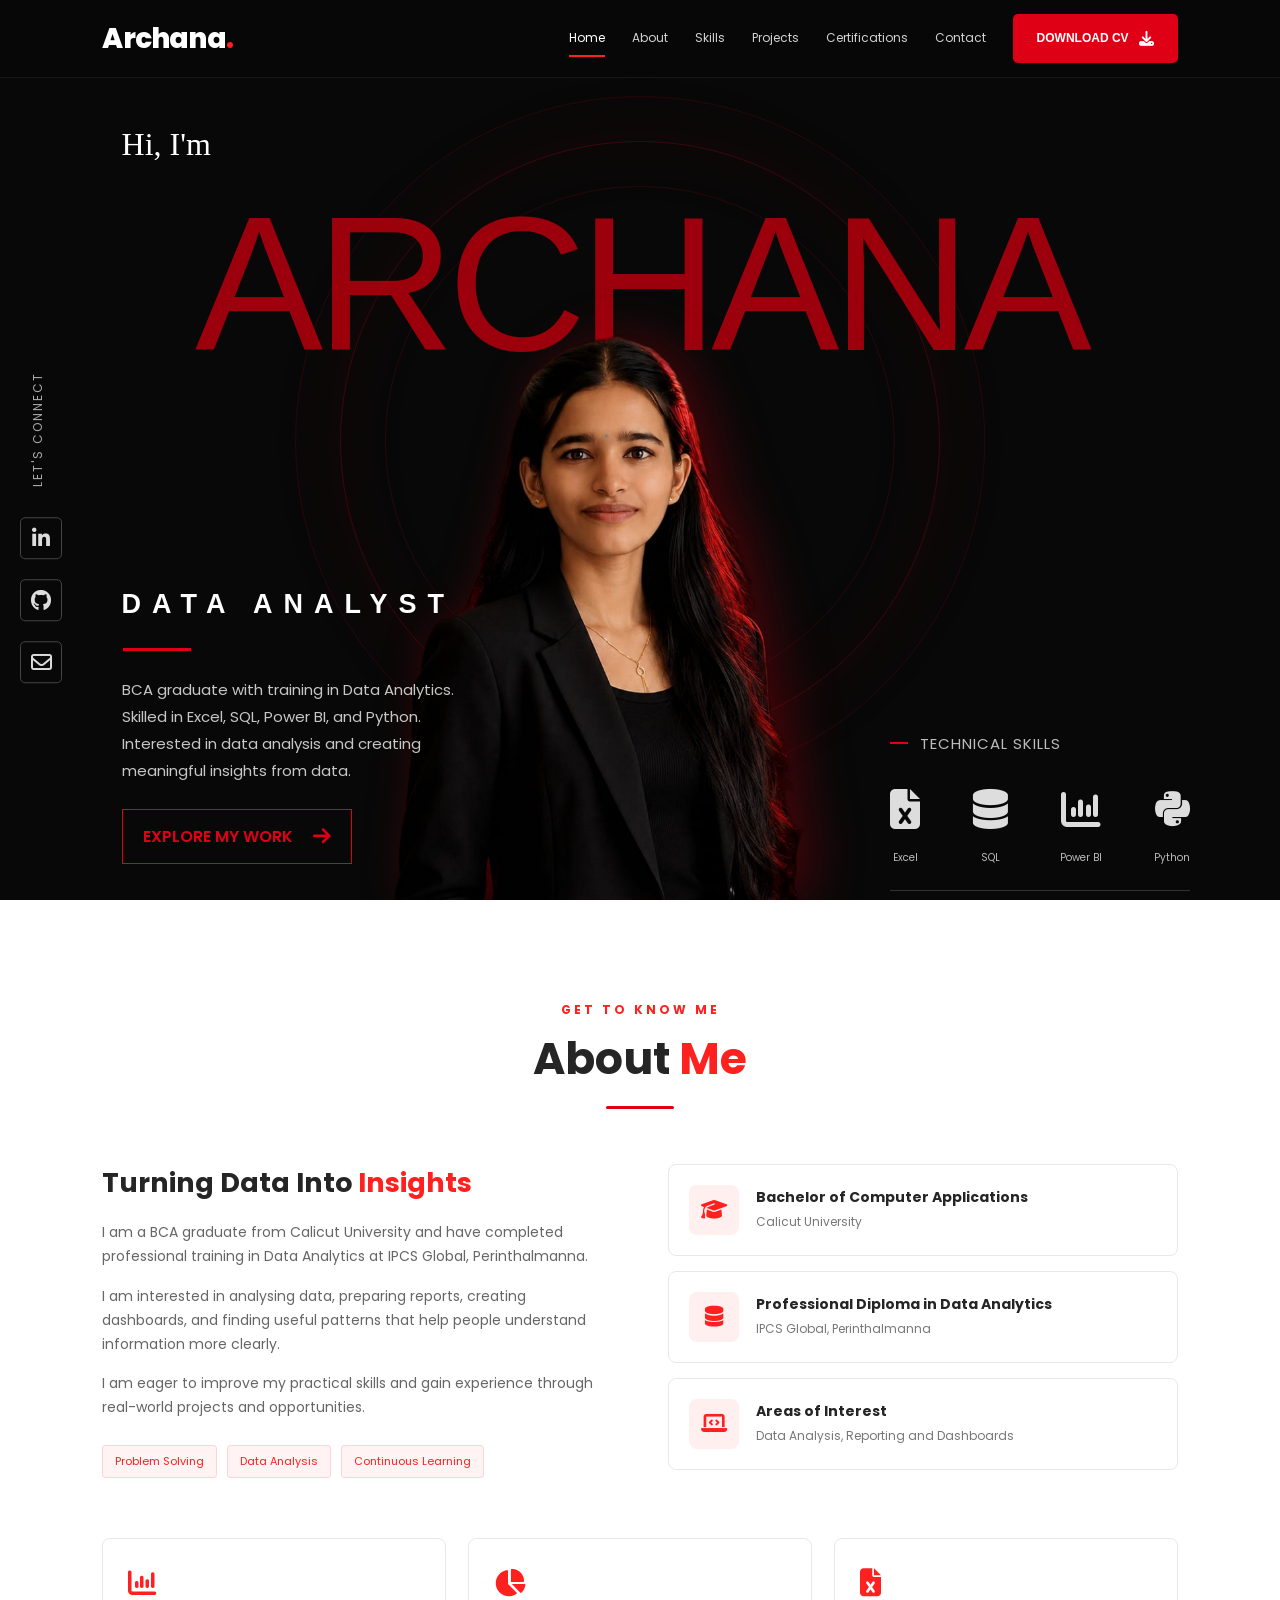
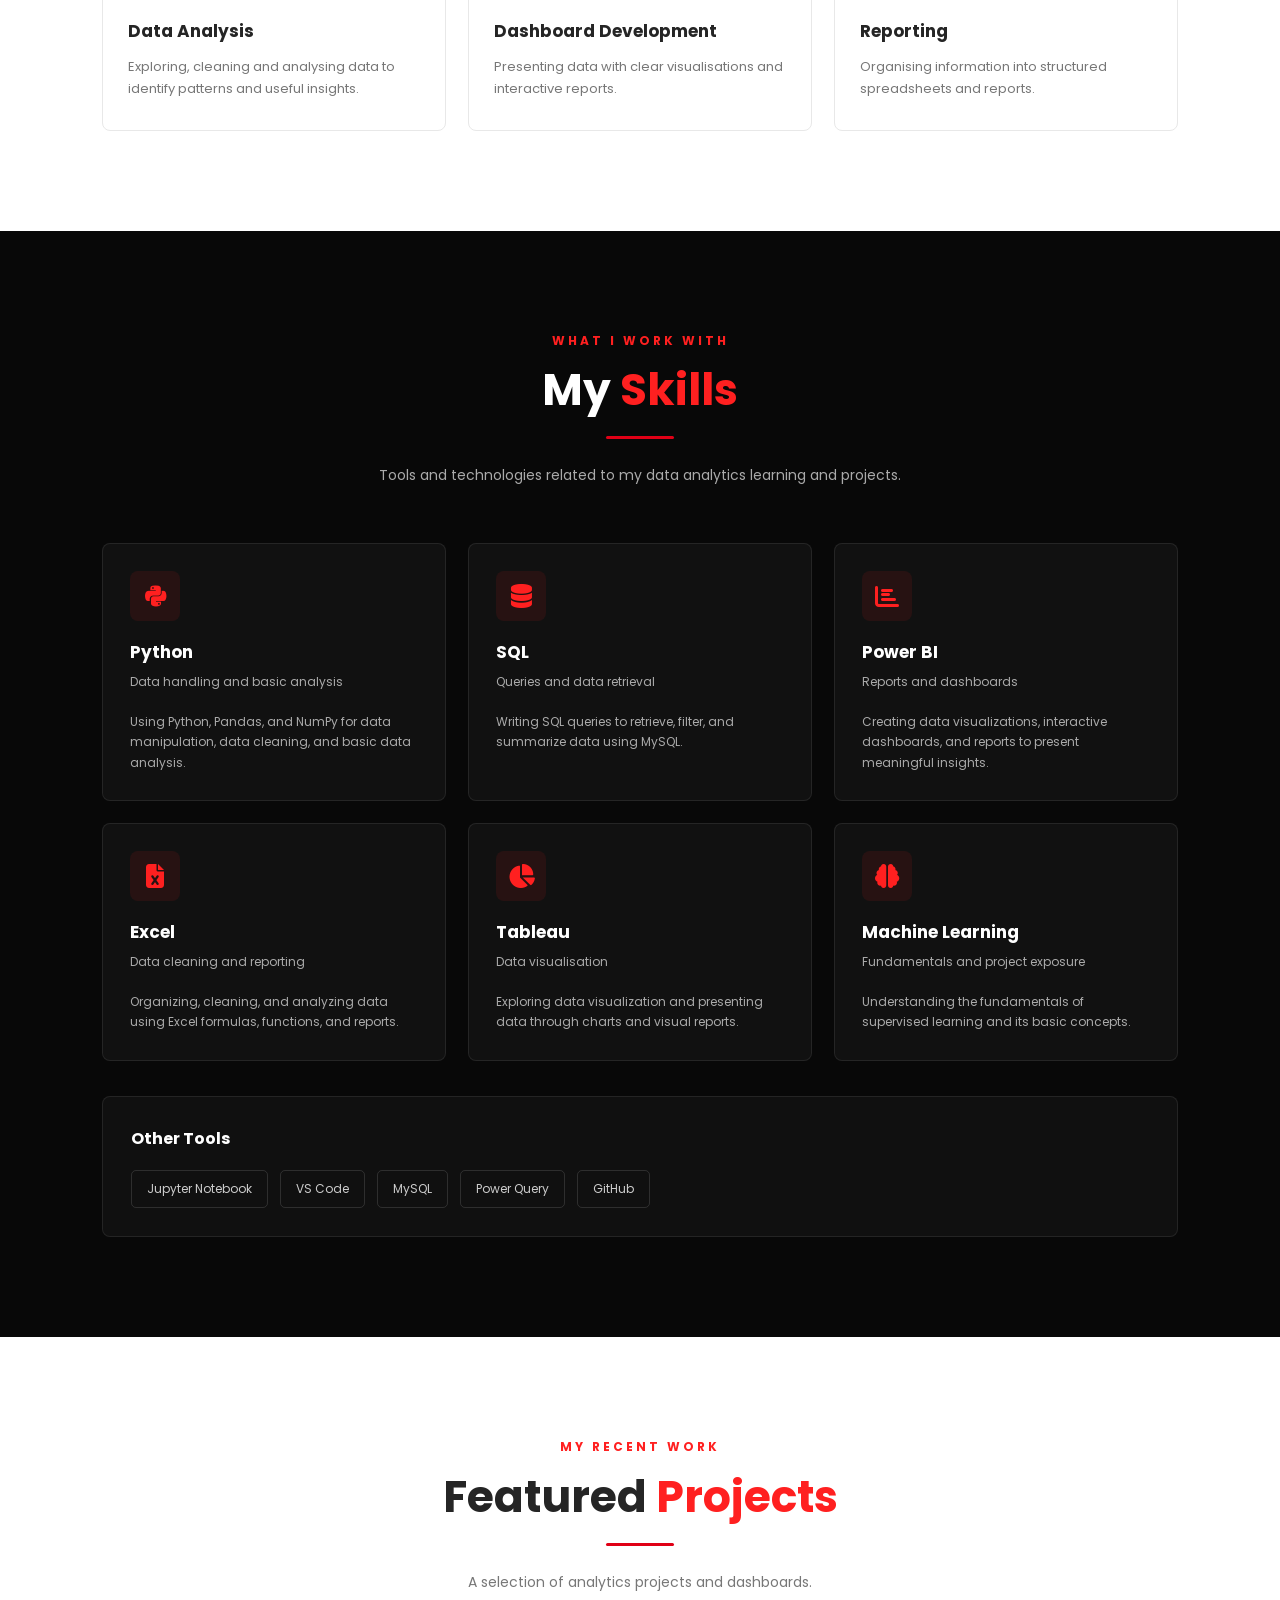
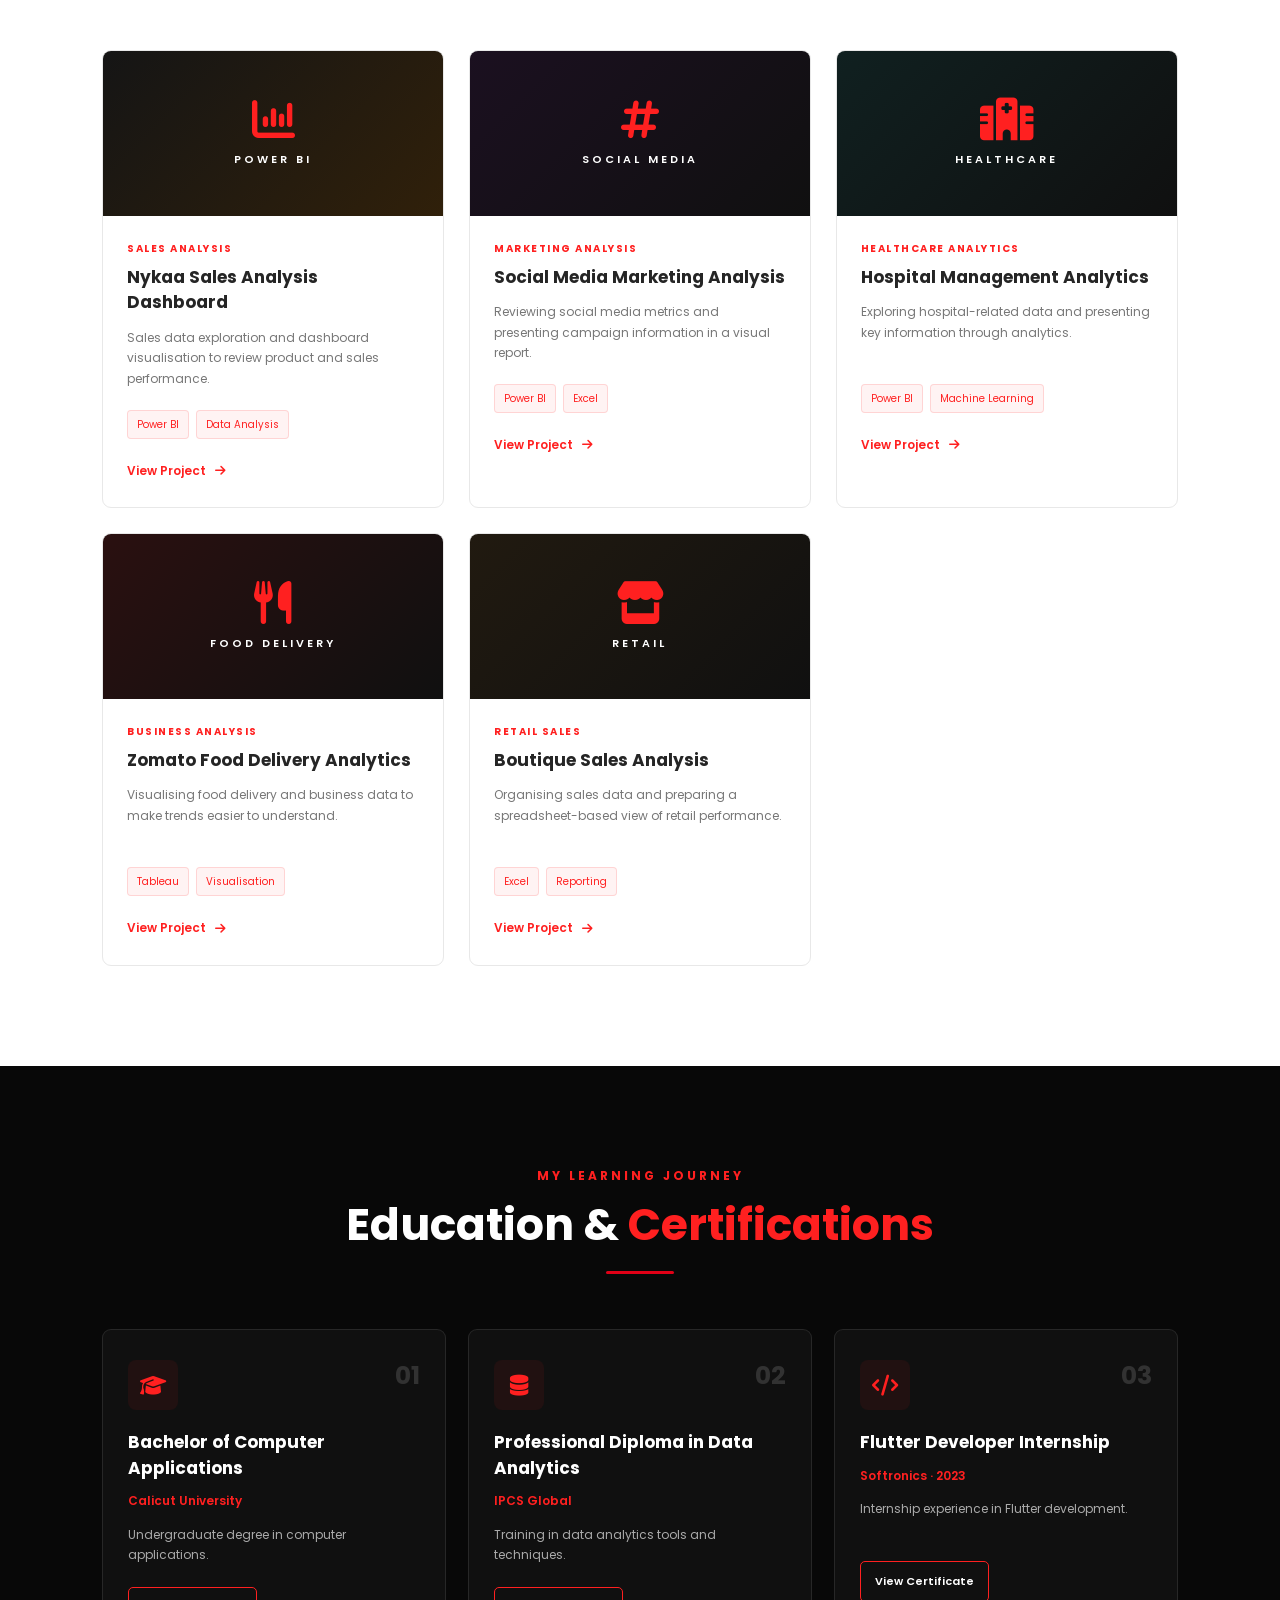
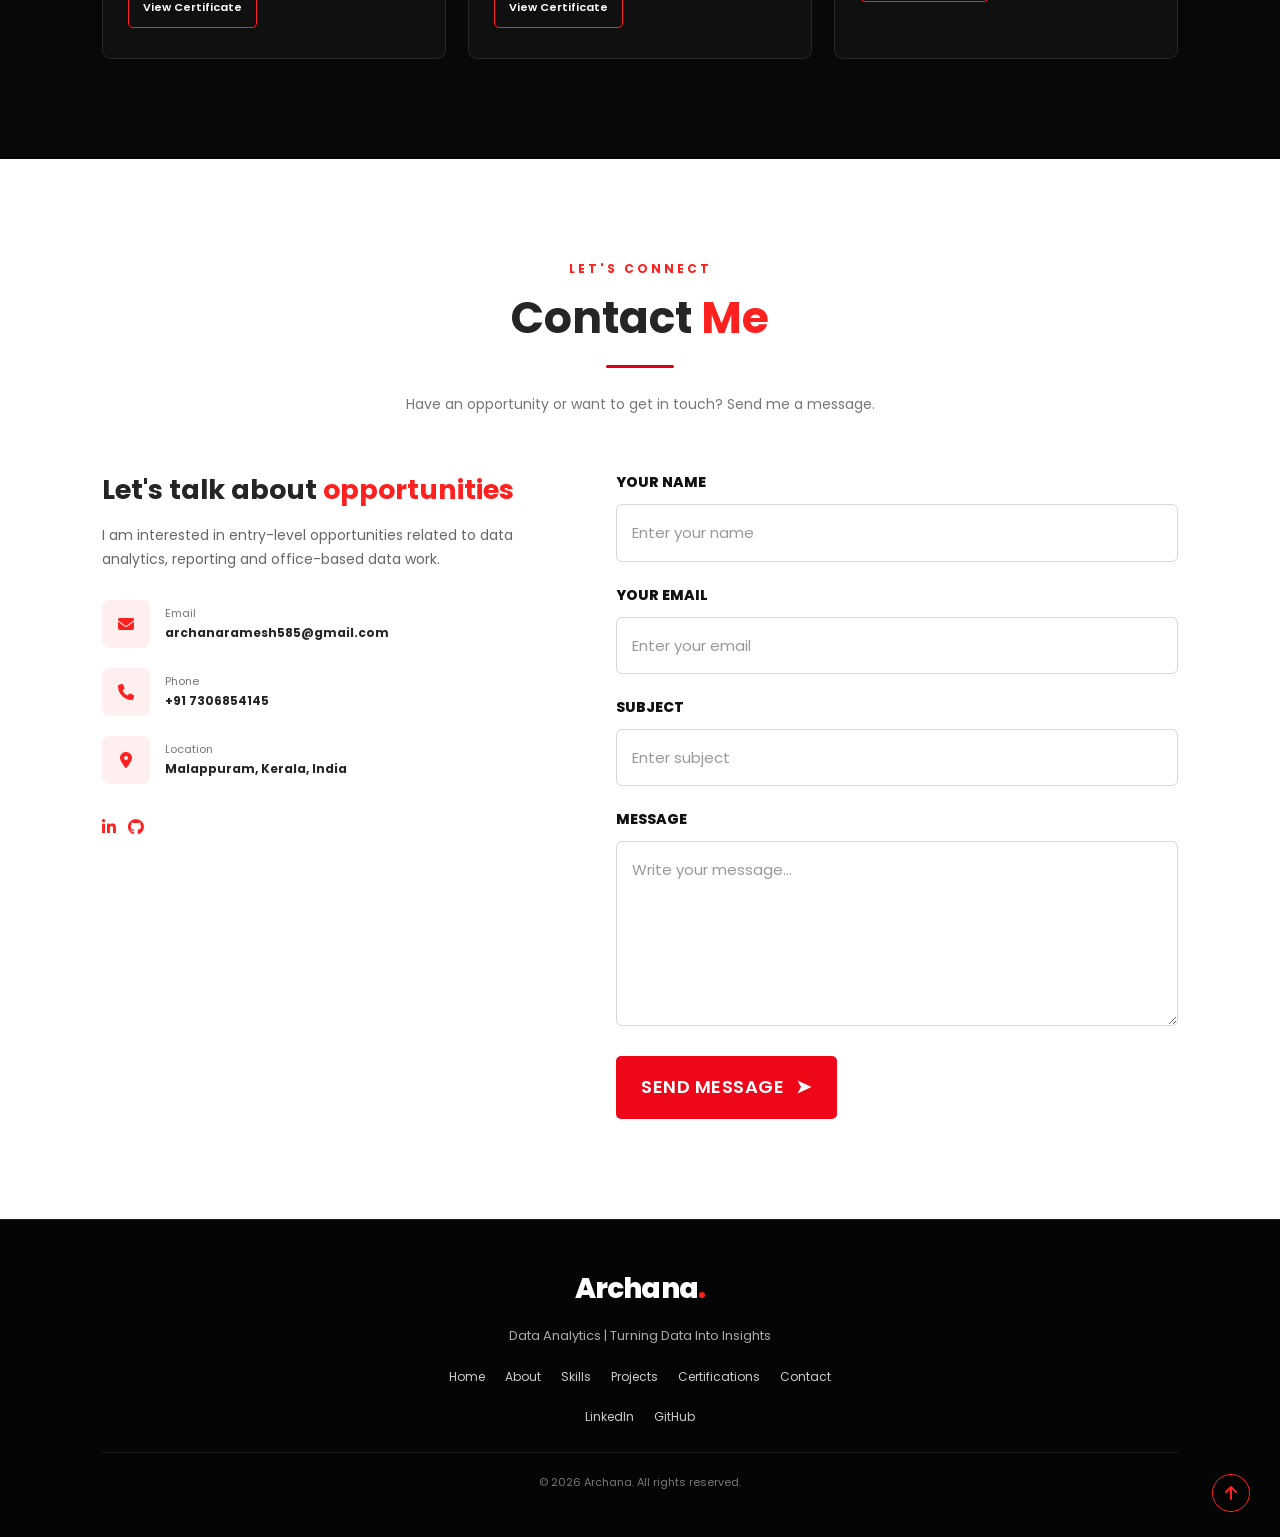
==== commit 06854e78: "Update index.html" ====
--- a/index.html
+++ b/index.html
@@ -11,6 +11,7 @@
     <link href="https://fonts.googleapis.com/css2?family=Poppins:wght@300;400;500;600;700;800&display=swap" rel="stylesheet">
     <link rel="stylesheet" href="https://cdnjs.cloudflare.com/ajax/libs/font-awesome/6.5.2/css/all.min.css">
     <link rel="stylesheet" href="newstyle.css">
+    <meta name="color-scheme" content="light">
 </head>
 <body>
 
--- a/newstyle.css
+++ b/newstyle.css
@@ -2307,4 +2307,18 @@
         animation-iteration-count: 1 !important;
         transition-duration: .01ms !important;
     }
-}+}
+
+
+/* Keep website colors consistent in phone dark mode */
+:root {
+    color-scheme: light;
+}
+
+html {
+    color-scheme: light;
+}
+
+body {
+    background-color: #080808;
+}
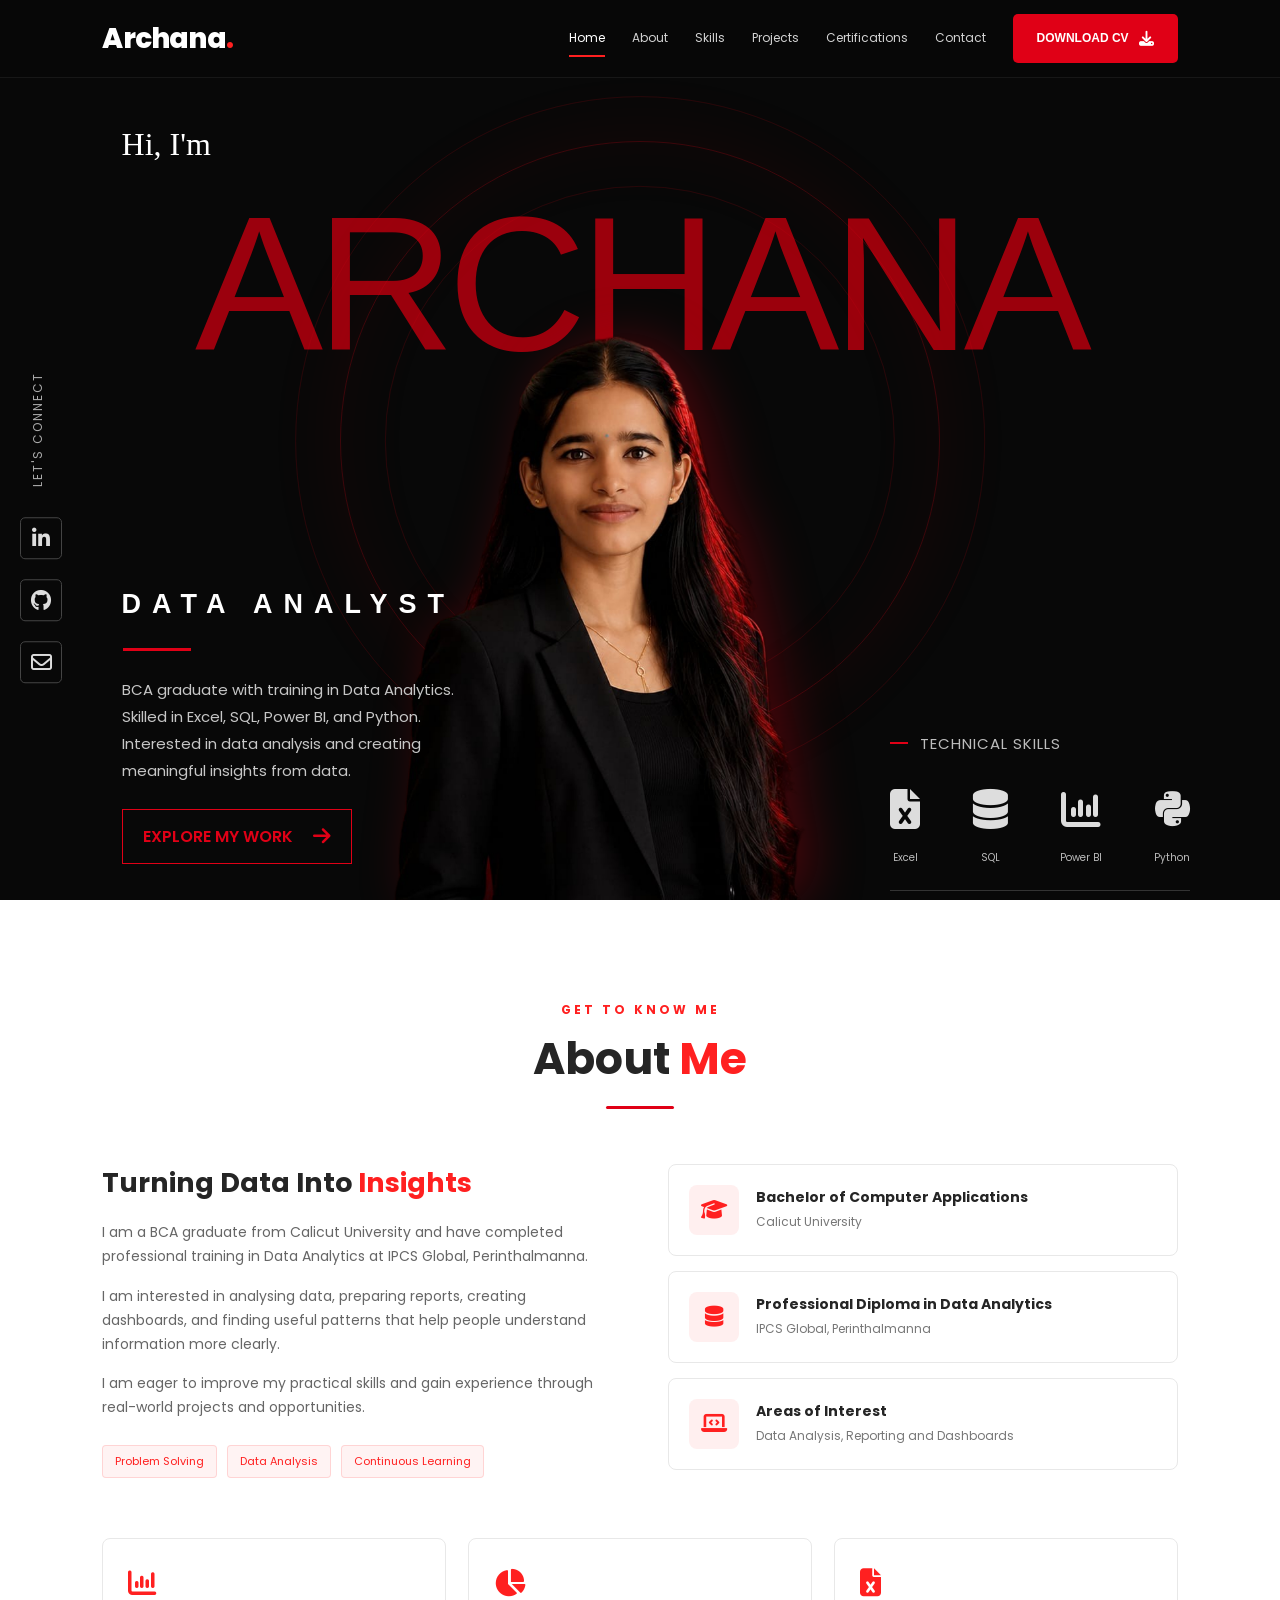
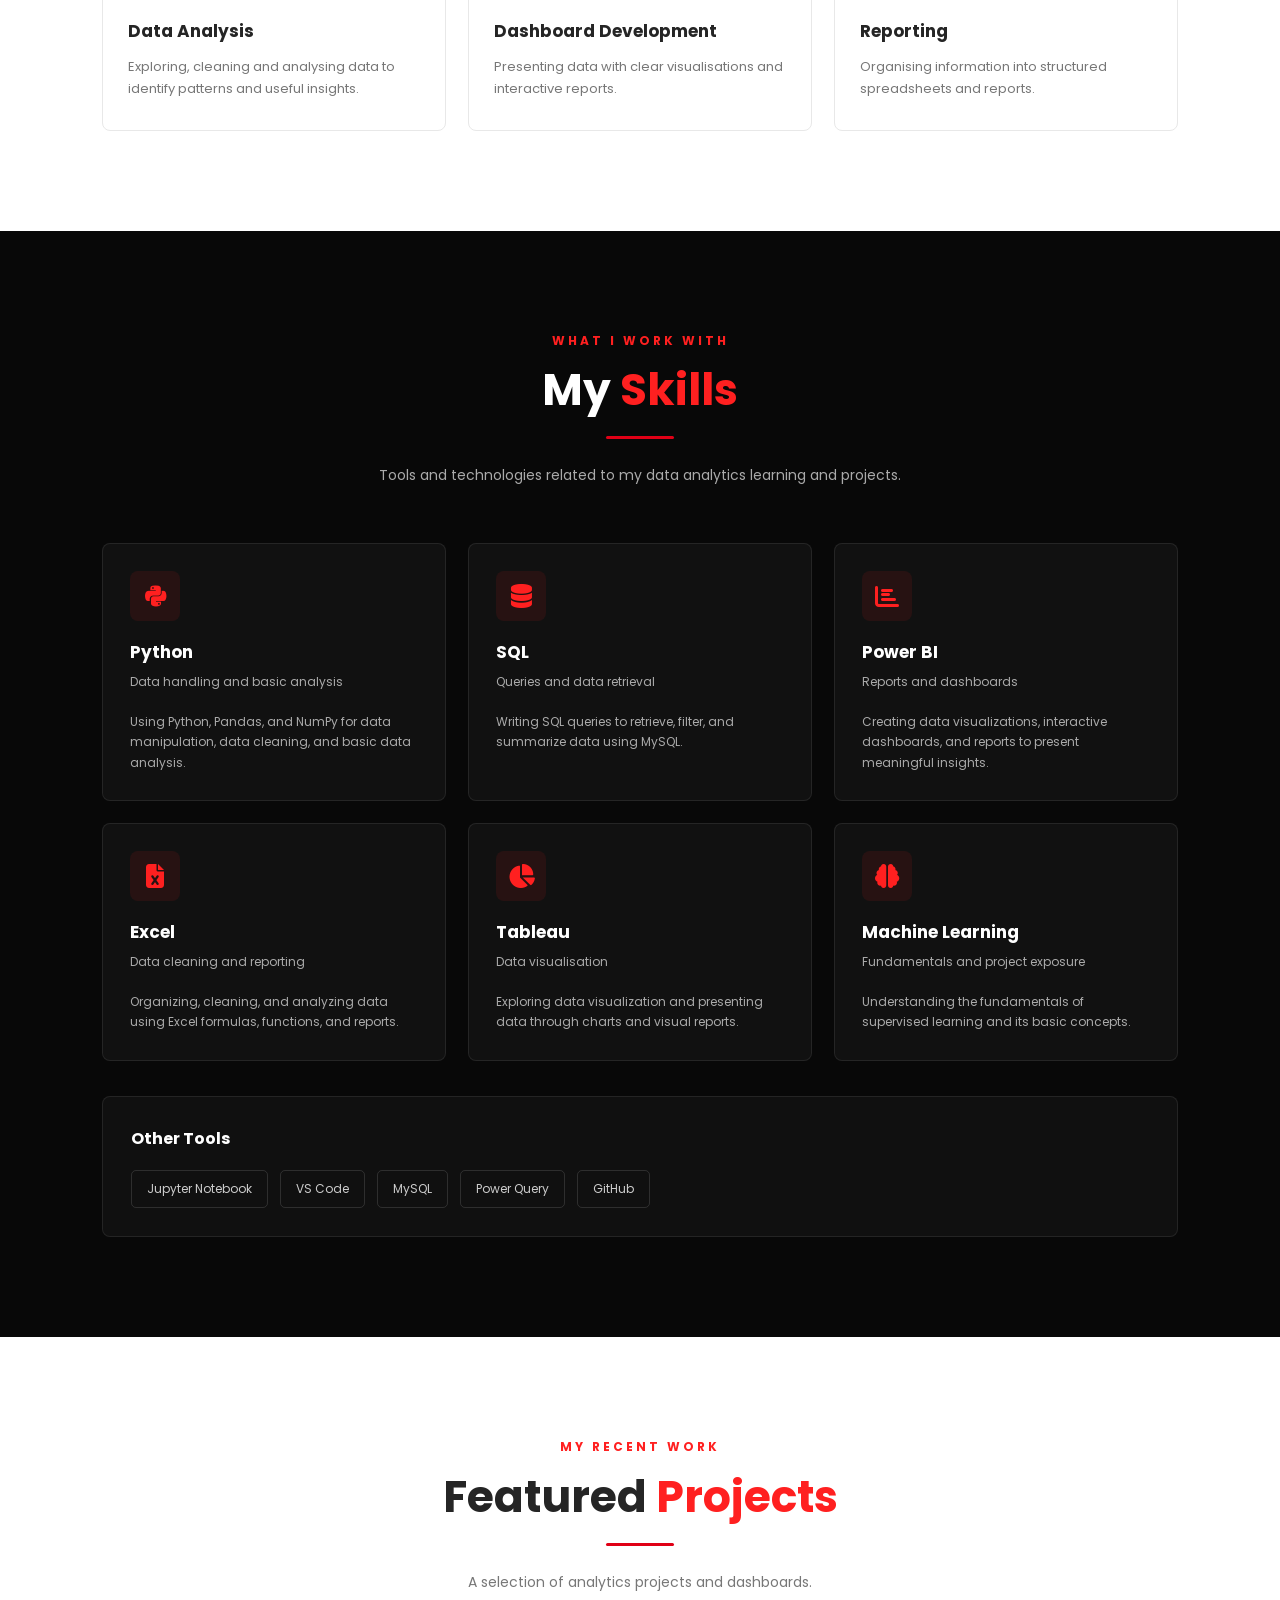
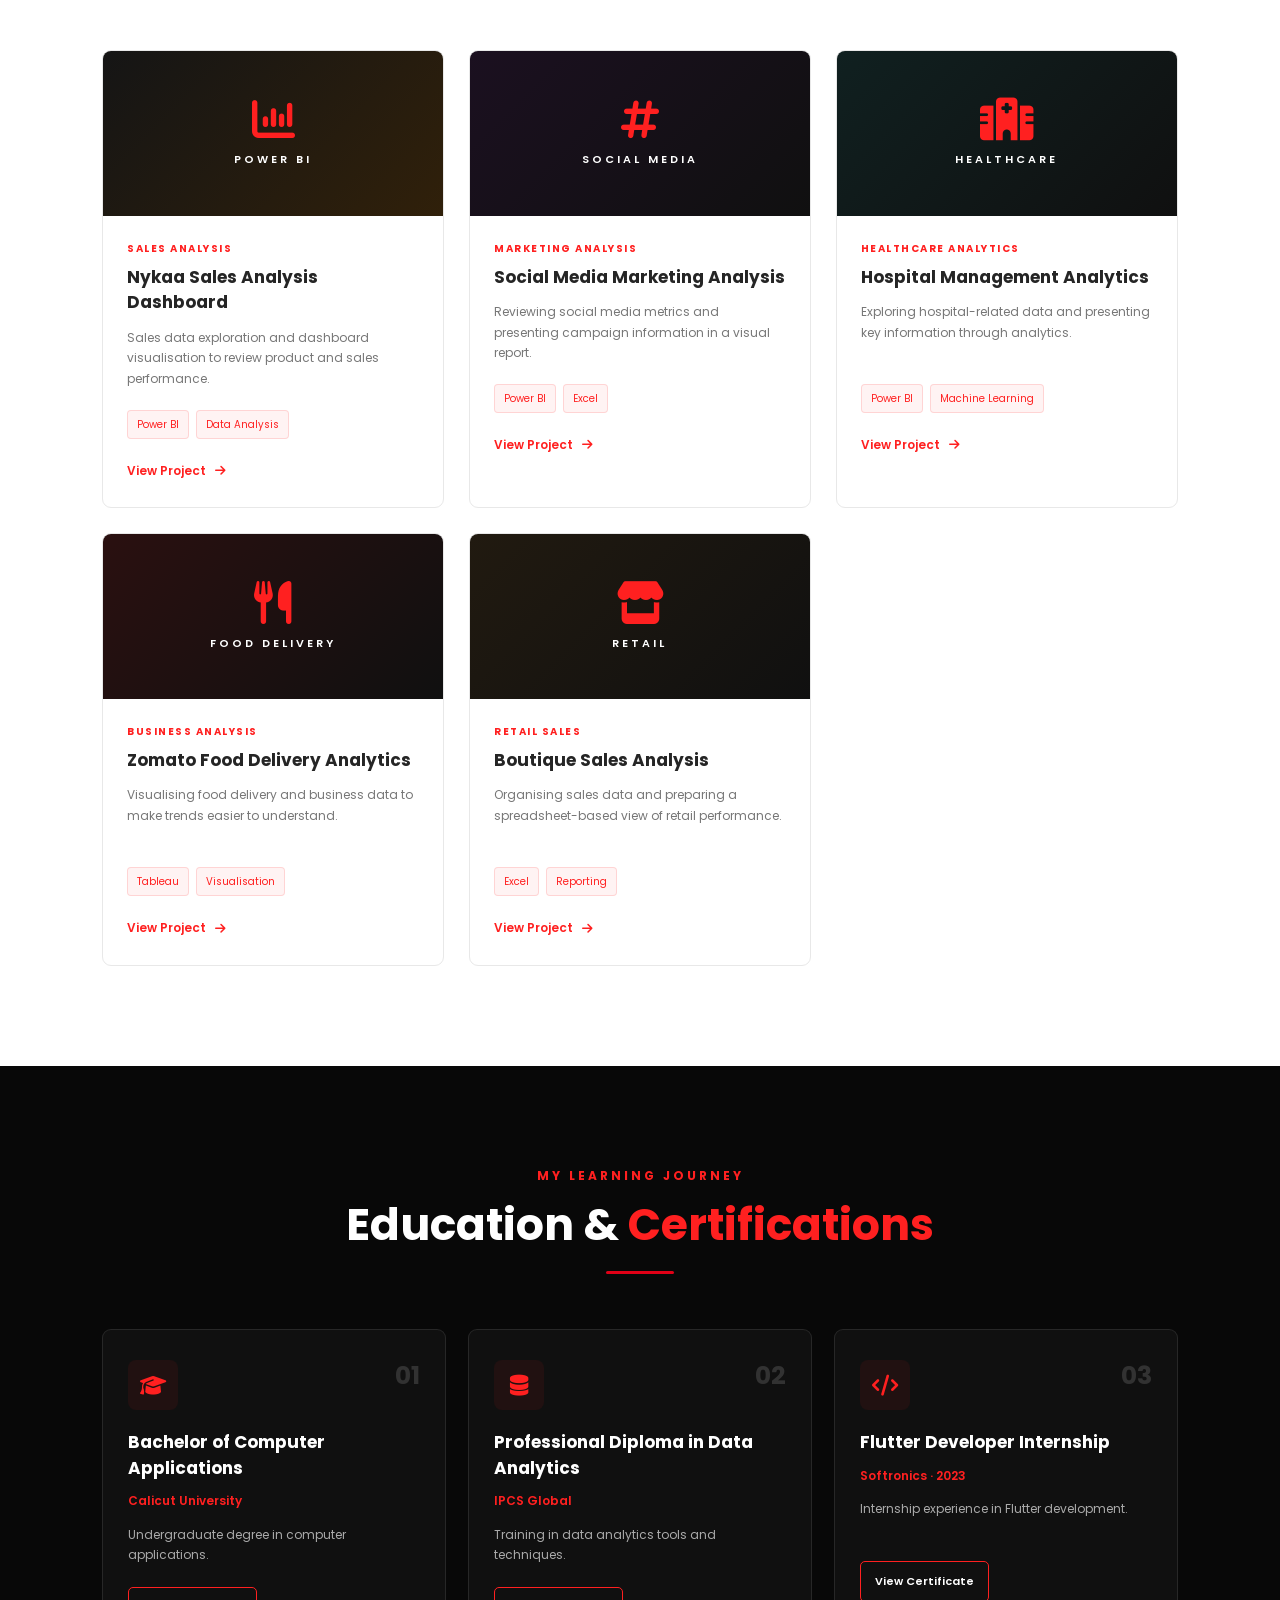
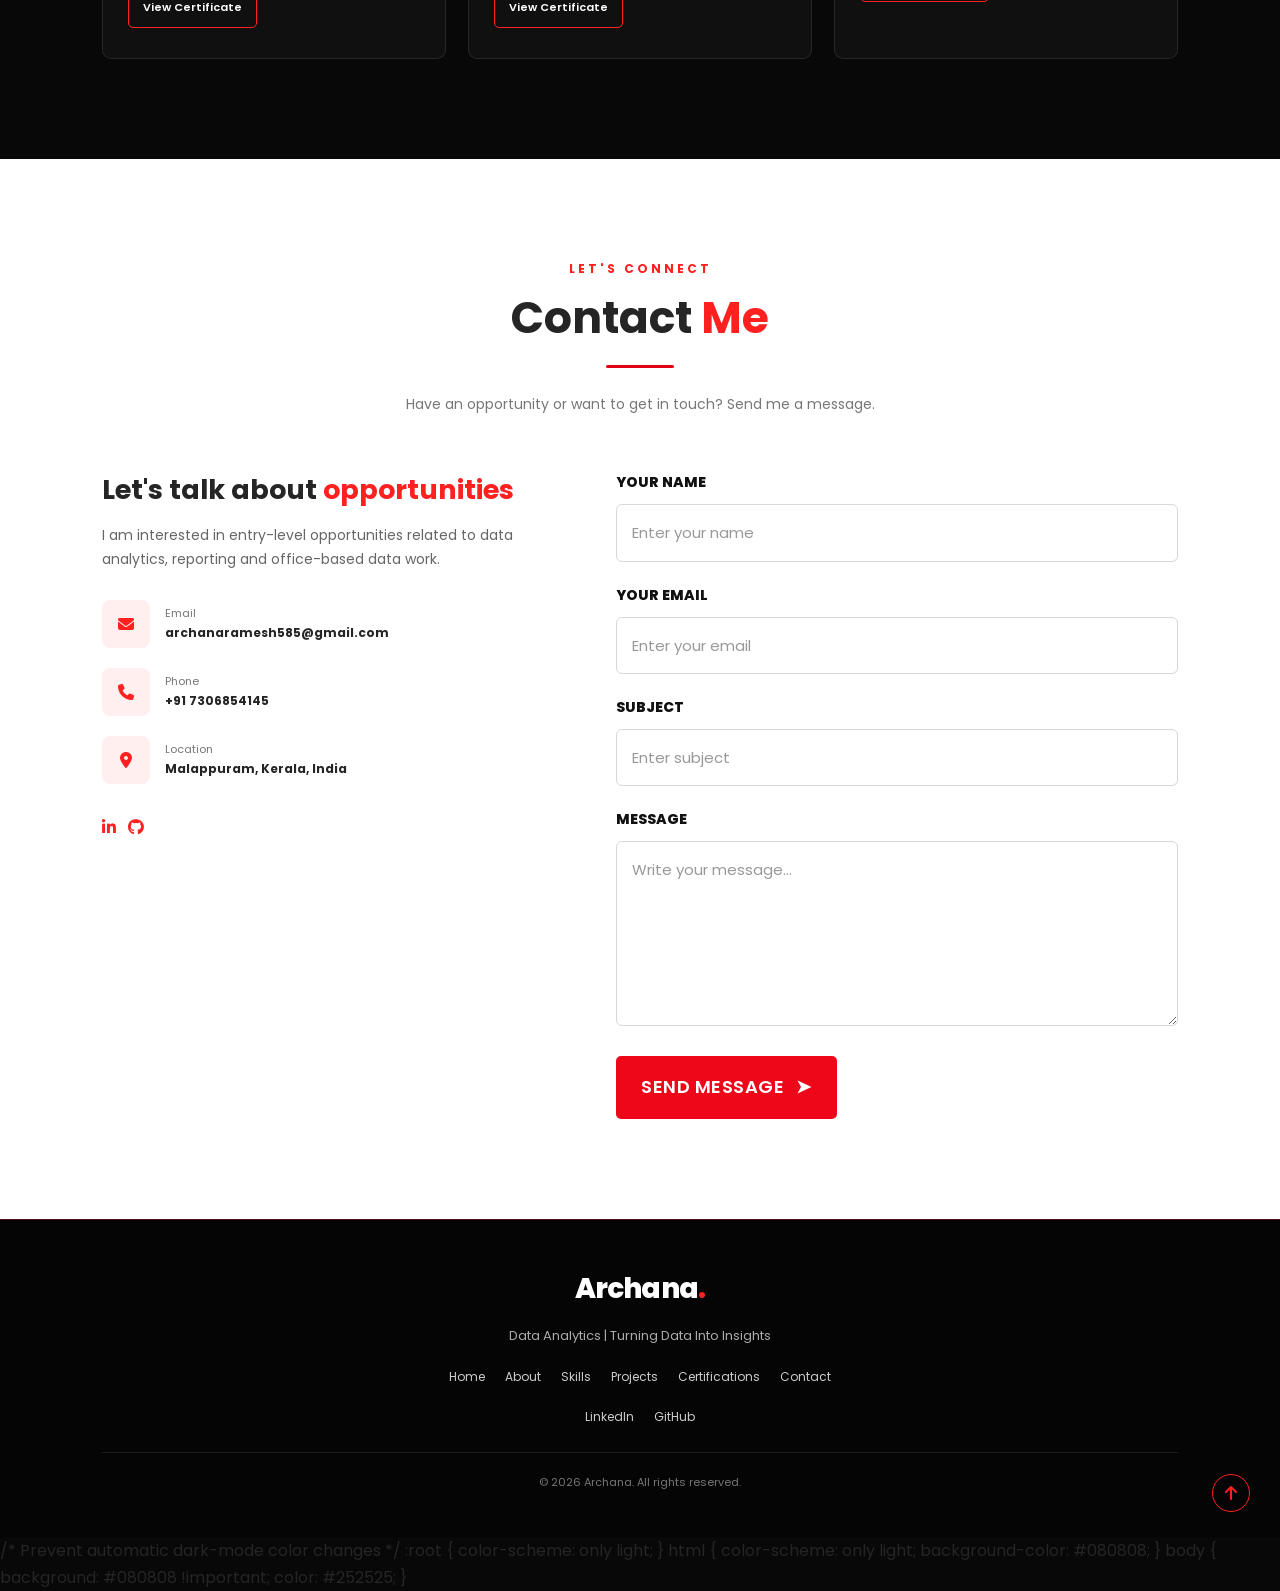
==== commit 1a234295: "Update print statement from 'Hello' to 'Goodbye'" ====
--- a/index.html
+++ b/index.html
@@ -587,3 +587,17 @@
     <script src="newscript.js"></script>
 </body>
 </html>
+/* Prevent automatic dark-mode color changes */
+:root {
+    color-scheme: only light;
+}
+
+html {
+    color-scheme: only light;
+    background-color: #080808;
+}
+
+body {
+    background: #080808 !important;
+    color: #252525;
+}
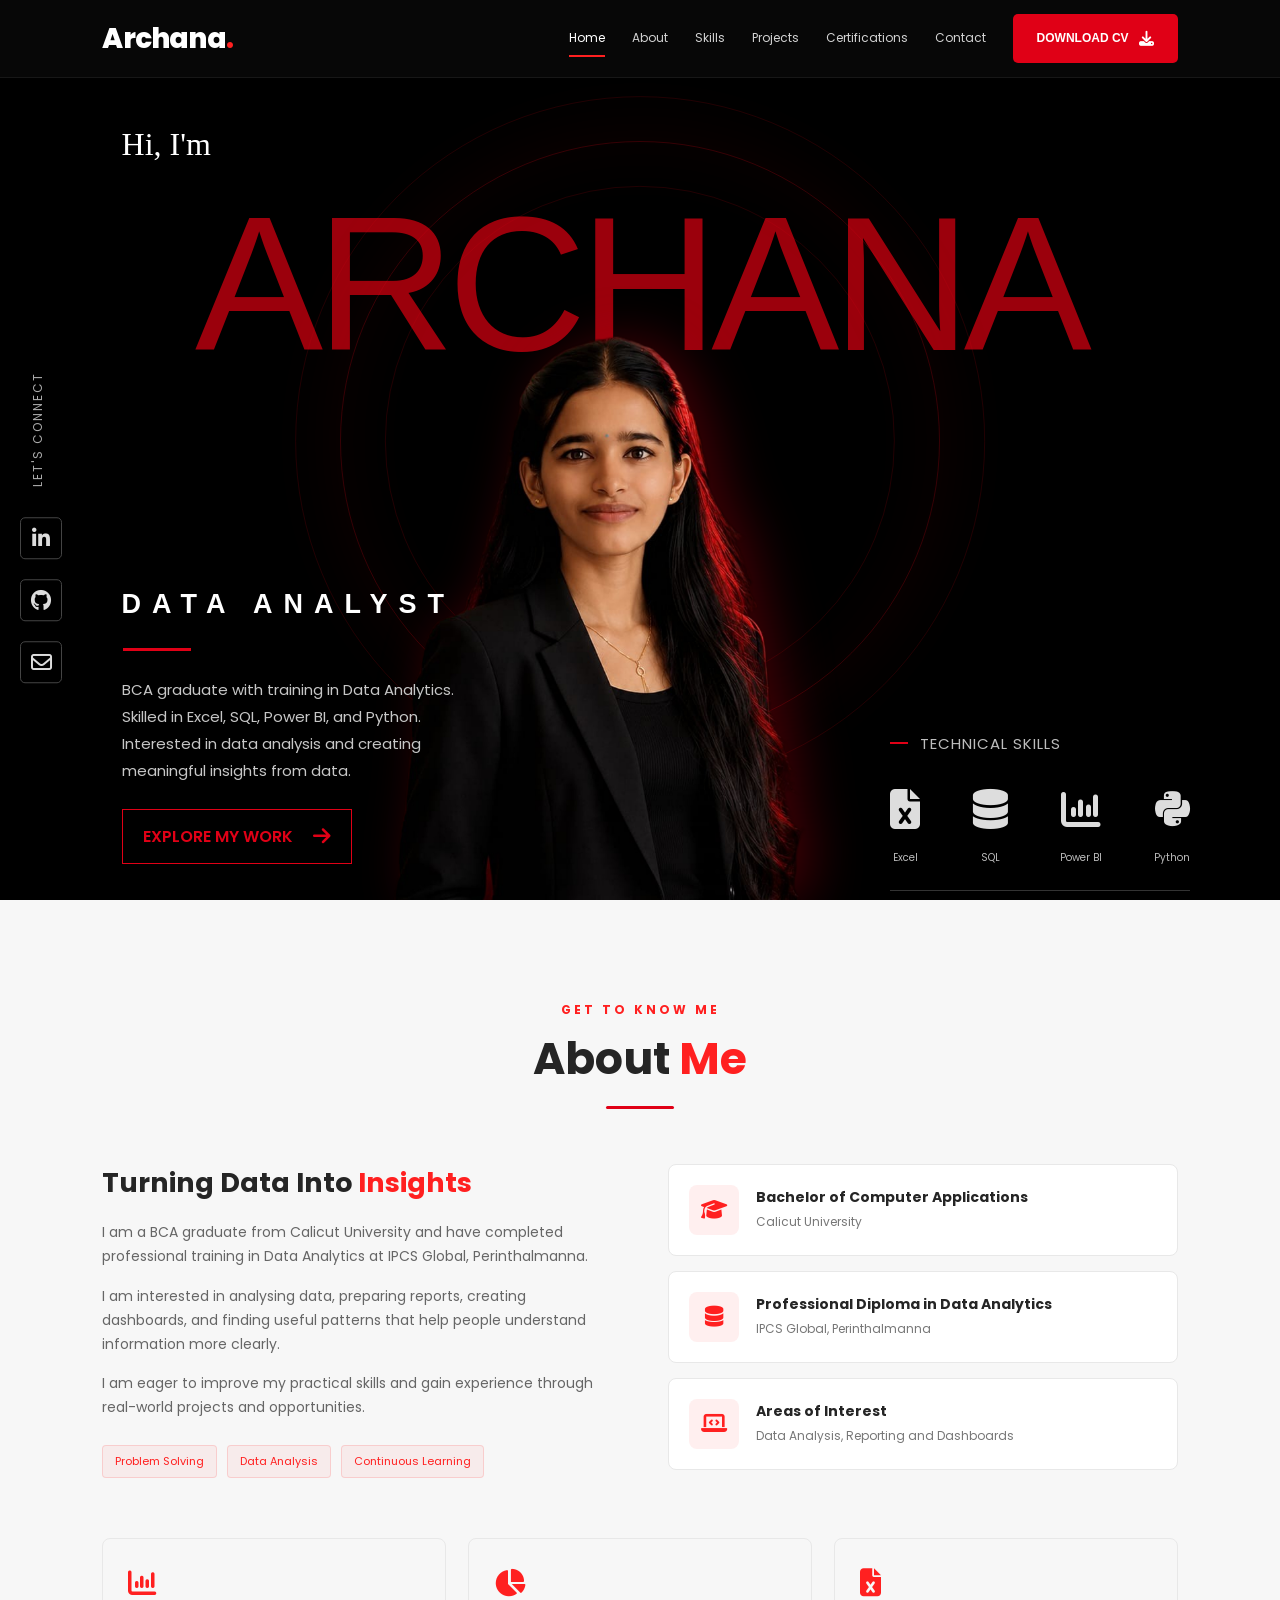
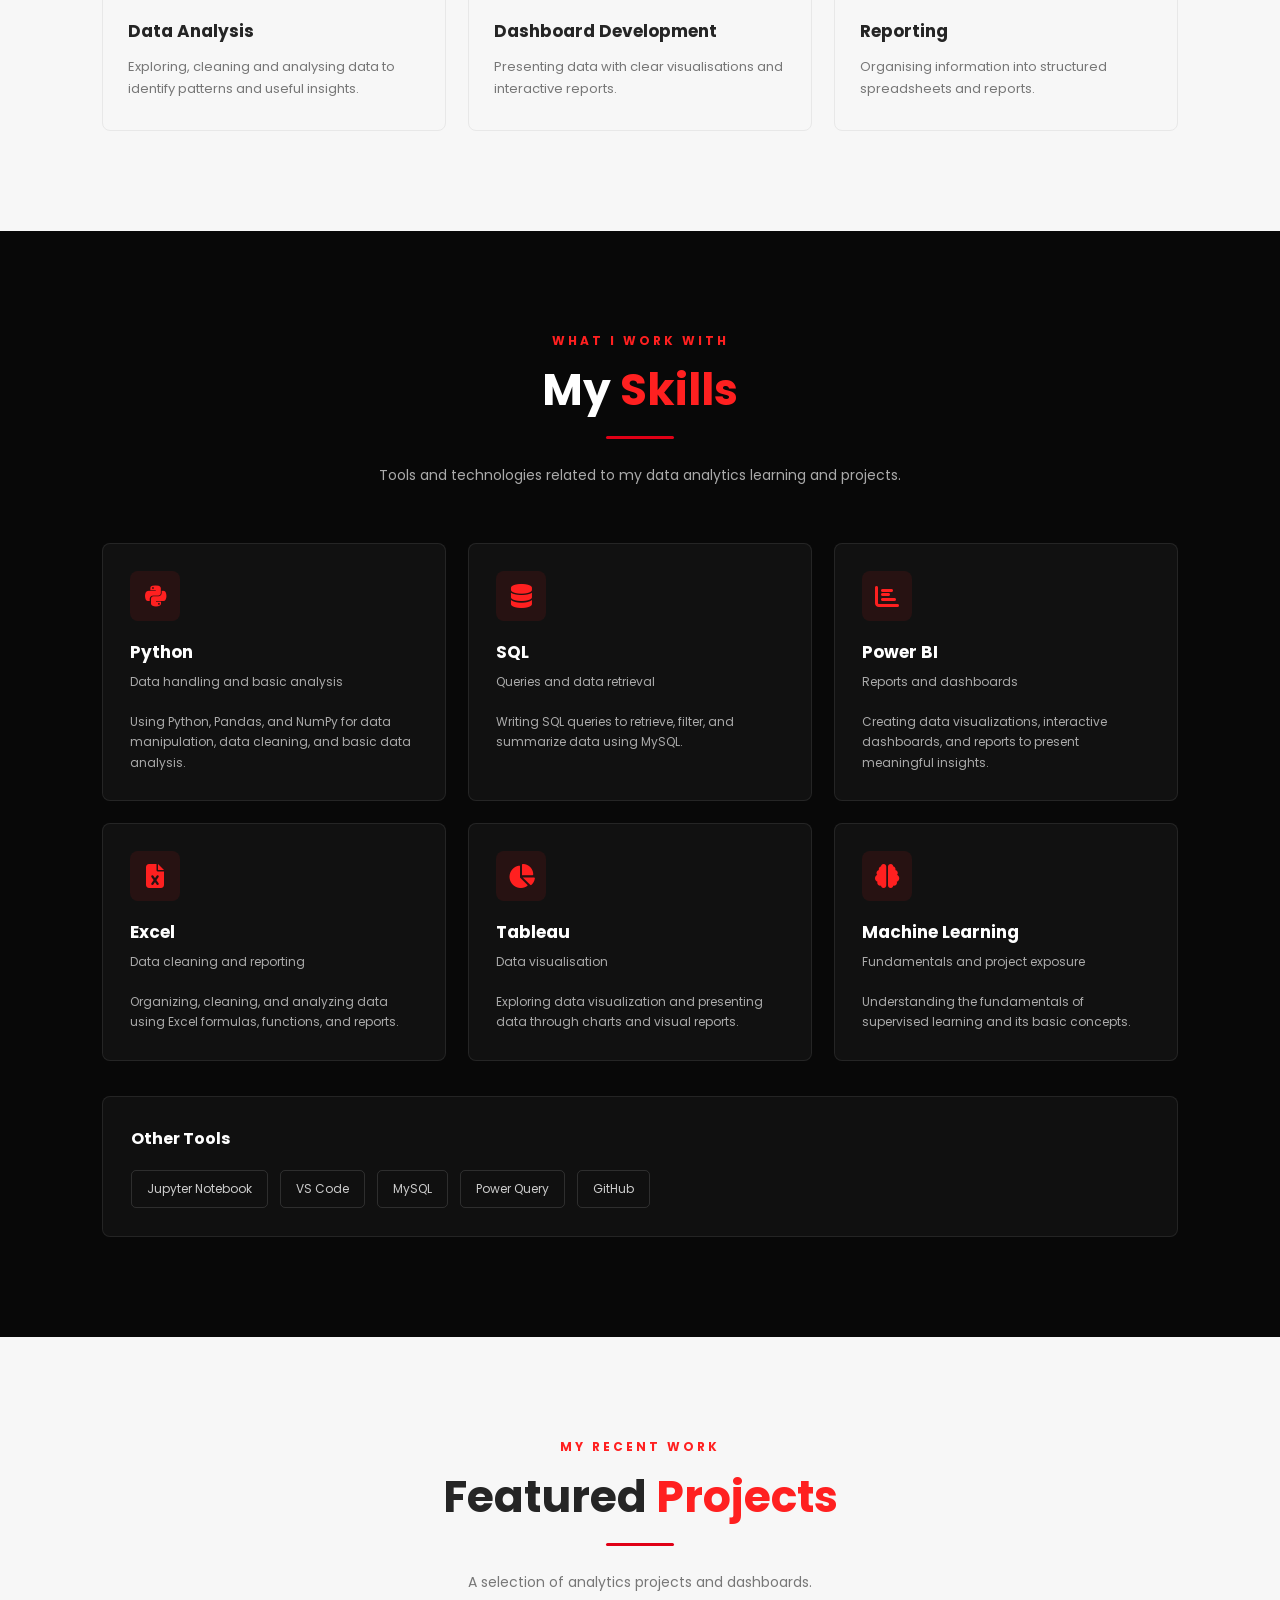
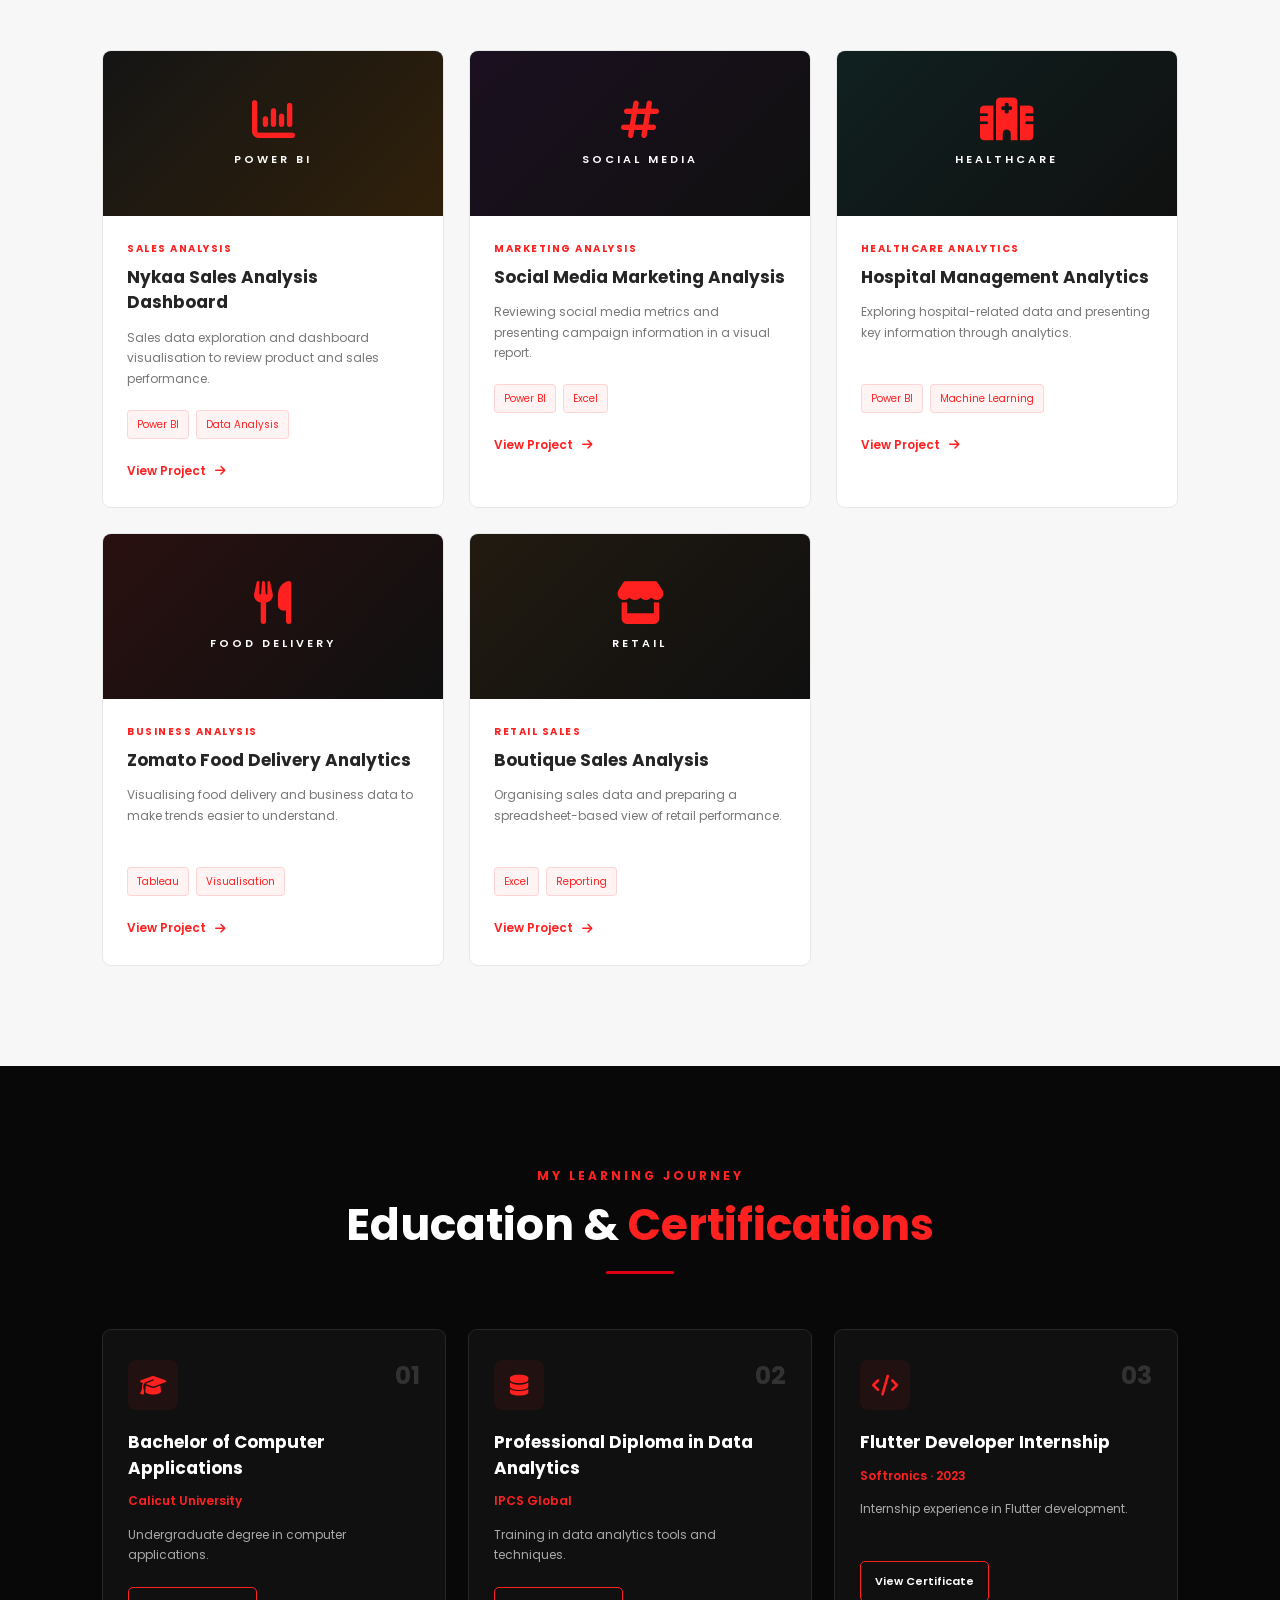
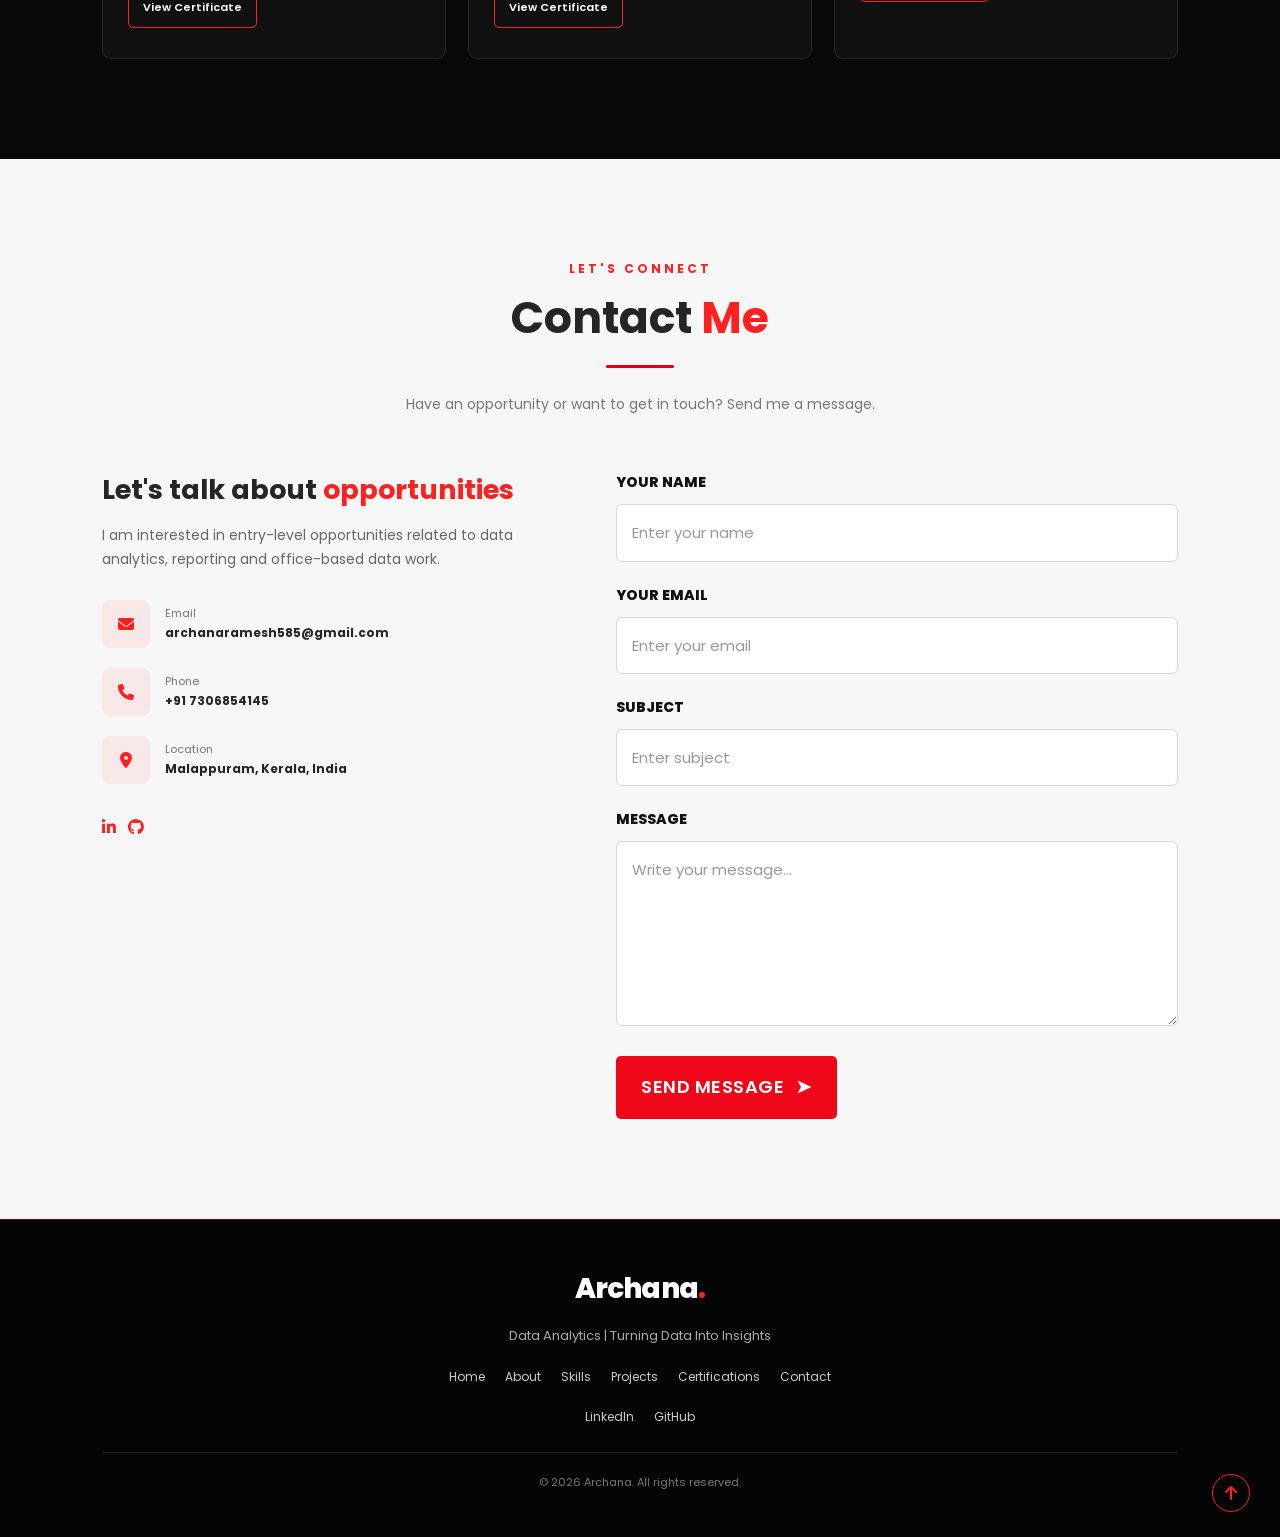
==== commit a340b5fa: "Update index.html" ====
--- a/index.html
+++ b/index.html
@@ -587,17 +587,4 @@
     <script src="newscript.js"></script>
 </body>
 </html>
-/* Prevent automatic dark-mode color changes */
-:root {
-    color-scheme: only light;
-}
-
-html {
-    color-scheme: only light;
-    background-color: #080808;
-}
-
-body {
-    background: #080808 !important;
-    color: #252525;
-}
+
--- a/newstyle.css
+++ b/newstyle.css
@@ -2309,16 +2309,20 @@
     }
 }
 
-
-/* Keep website colors consistent in phone dark mode */
+/* Keep website colors unchanged in dark mode */
 :root {
     color-scheme: light;
 }
 
-html {
-    color-scheme: light;
-}
-
-body {
+.html {
     background-color: #080808;
 }
+
+.body {
+    background-color: #080808;
+}
+
+/* Preserve light section backgrounds */
+.section-light {
+    background-color: #f7f7f7;
+}
